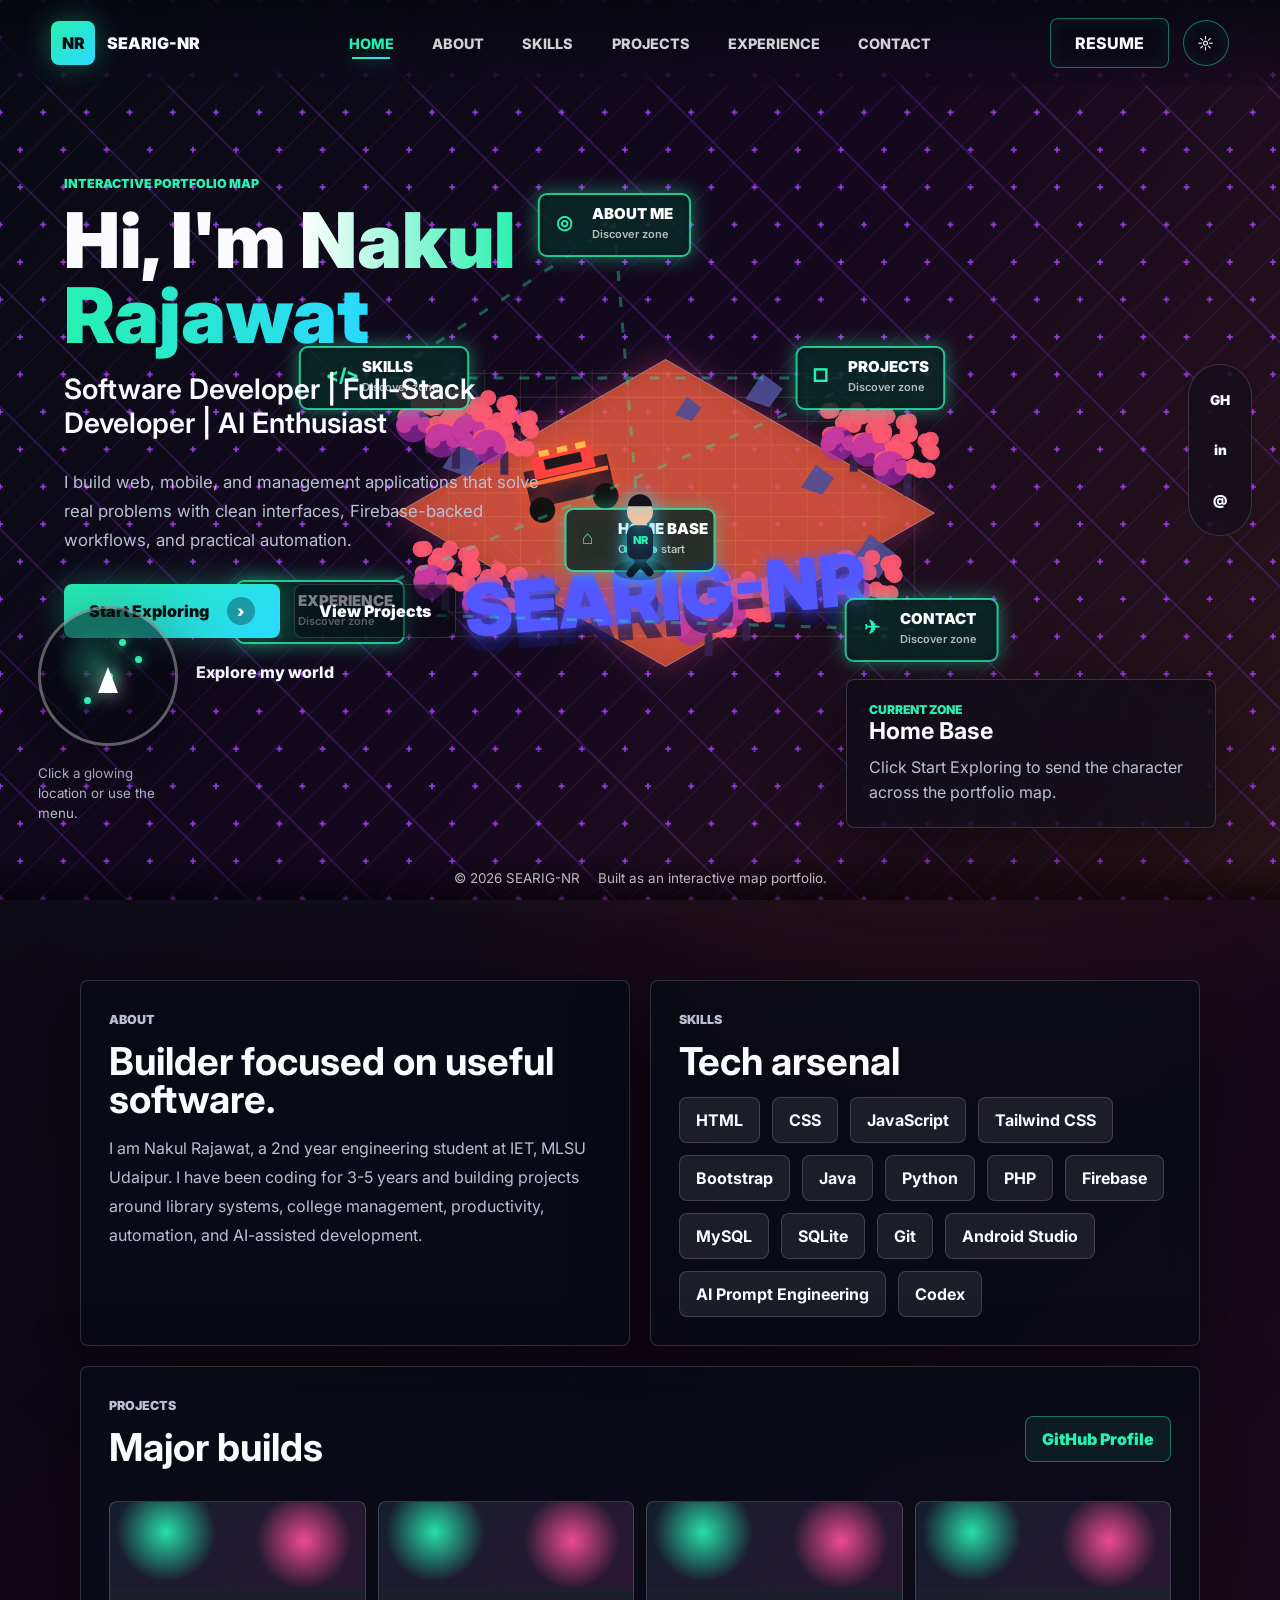
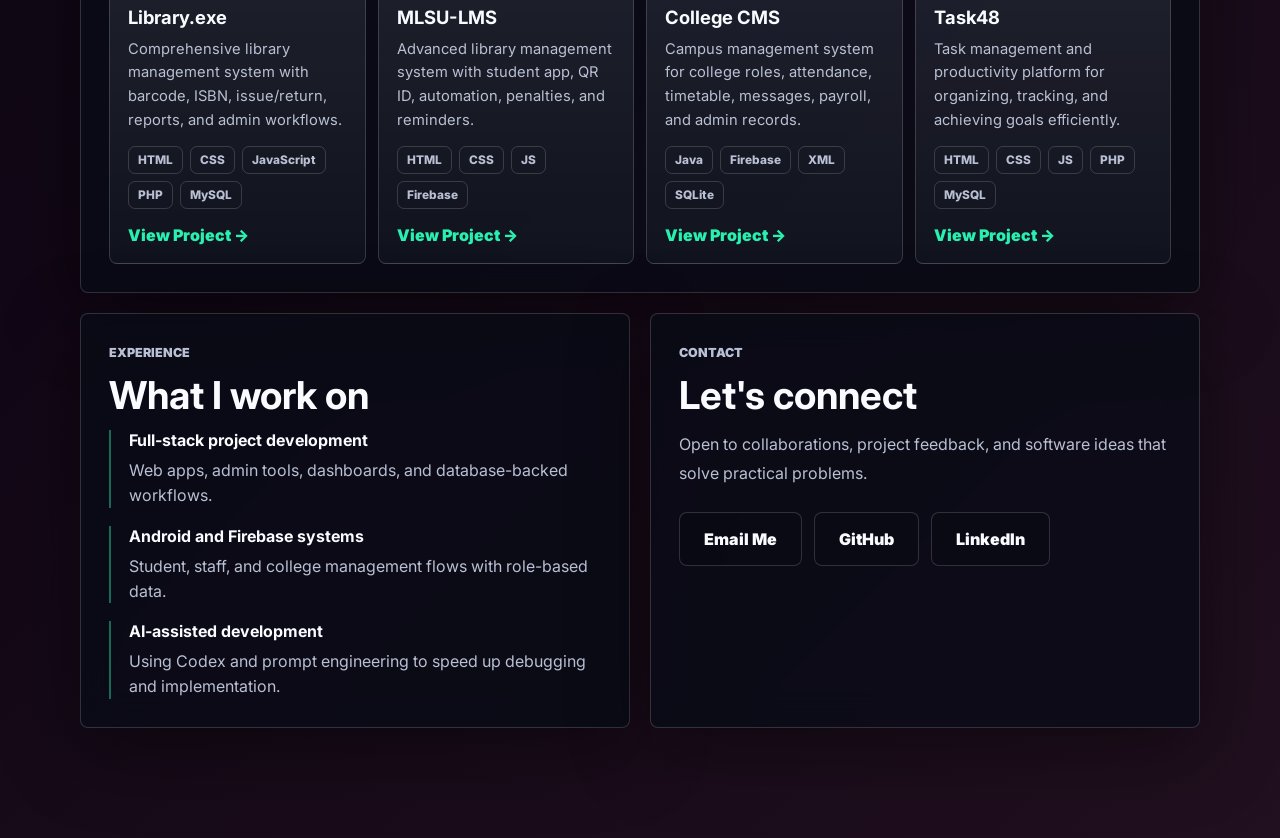
==== index.html @ 0a2014f7 "Initial interactive portfolio site" ====
<!doctype html>
<html lang="en">
  <head>
    <meta charset="utf-8">
    <meta name="viewport" content="width=device-width, initial-scale=1">
    <title>SEARIG-NR | Interactive Portfolio</title>
    <meta
      name="description"
      content="Interactive map portfolio for Nakul Rajawat, also known as SEARIG-NR. Explore projects, skills, experience, and contact details."
    >
    <meta property="og:title" content="SEARIG-NR | Interactive Portfolio">
    <meta
      property="og:description"
      content="A neon low-poly portfolio map with a running character, project zones, and SEARIG-NR identity."
    >
    <meta name="theme-color" content="#15091f">
    <link rel="preconnect" href="https://fonts.googleapis.com">
    <link rel="preconnect" href="https://fonts.gstatic.com" crossorigin>
    <link href="https://fonts.googleapis.com/css2?family=Inter:wght@400;600;700;800;900&family=Permanent+Marker&display=swap" rel="stylesheet">
    <link rel="stylesheet" href="styles.css">
  </head>
  <body>
    <canvas id="world" aria-label="Interactive portfolio map"></canvas>

    <div id="distortion" class="distortion" aria-hidden="true">
      <div class="distortion__grid"></div>
      <div class="distortion__name" data-text="SEARIG-NR">SEARIG-NR</div>
      <div class="distortion__scan"></div>
    </div>

    <header class="topbar">
      <a class="brand" href="#home" aria-label="SEARIG-NR home">
        <span class="brand__mark">NR</span>
        <span>SEARIG-NR</span>
      </a>
      <nav class="nav" aria-label="Primary">
        <a class="nav__link is-active" href="#home" data-jump="home">Home</a>
        <a class="nav__link" href="#about" data-jump="about">About</a>
        <a class="nav__link" href="#skills" data-jump="skills">Skills</a>
        <a class="nav__link" href="#projects" data-jump="projects">Projects</a>
        <a class="nav__link" href="#experience" data-jump="experience">Experience</a>
        <a class="nav__link" href="#contact" data-jump="contact">Contact</a>
      </nav>
      <div class="topbar__actions">
        <a class="resume" href="resume.html" aria-label="Open resume">Resume</a>
        <button class="icon-button" id="themeToggle" type="button" aria-label="Toggle theme">☼</button>
      </div>
    </header>

    <main class="shell">
      <section class="hero panel" id="home">
        <p class="eyebrow">Interactive Portfolio Map</p>
        <h1>Hi, I'm <span>Nakul Rajawat</span></h1>
        <p class="role">Software Developer | Full-Stack Developer | AI Enthusiast</p>
        <p class="intro">
          I build web, mobile, and management applications that solve real problems
          with clean interfaces, Firebase-backed workflows, and practical automation.
        </p>
        <div class="hero__actions">
          <button class="primary-action" id="startButton" type="button">
            Start Exploring
            <span aria-hidden="true">›</span>
          </button>
          <a class="secondary-action" href="#projects" data-jump="projects">View Projects</a>
        </div>
      </section>

      <aside class="hud" aria-label="Map controls">
        <div class="minimap" aria-hidden="true">
          <span class="minimap__point minimap__point--home"></span>
          <span class="minimap__point minimap__point--skills"></span>
          <span class="minimap__point minimap__point--projects"></span>
          <span class="minimap__point minimap__point--contact"></span>
          <span class="minimap__arrow"></span>
        </div>
        <p>Explore my world</p>
        <small>Click a glowing location or use the menu.</small>
      </aside>

      <div class="section-card" id="sectionCard" aria-live="polite">
        <p class="section-card__label">Current Zone</p>
        <h2>Home Base</h2>
        <p>Click Start Exploring to send the character across the portfolio map.</p>
      </div>

      <aside class="social-dock" aria-label="Social links">
        <a href="https://github.com/SEARIG" target="_blank" rel="noreferrer" aria-label="GitHub">GH</a>
        <a href="https://www.linkedin.com/" target="_blank" rel="noreferrer" aria-label="LinkedIn">in</a>
        <a href="mailto:searig.nr@example.com" aria-label="Email">@</a>
      </aside>

      <section class="content" id="content" aria-label="Portfolio details">
        <article class="content-panel" id="about">
          <p class="eyebrow">About</p>
          <h2>Builder focused on useful software.</h2>
          <p>
            I am Nakul Rajawat, a 2nd year engineering student at IET, MLSU Udaipur.
            I have been coding for 3-5 years and building projects around library
            systems, college management, productivity, automation, and AI-assisted development.
          </p>
        </article>

        <article class="content-panel" id="skills">
          <p class="eyebrow">Skills</p>
          <h2>Tech arsenal</h2>
          <div class="chips">
            <span>HTML</span><span>CSS</span><span>JavaScript</span><span>Tailwind CSS</span>
            <span>Bootstrap</span><span>Java</span><span>Python</span><span>PHP</span>
            <span>Firebase</span><span>MySQL</span><span>SQLite</span><span>Git</span>
            <span>Android Studio</span><span>AI Prompt Engineering</span><span>Codex</span>
          </div>
        </article>

        <article class="content-panel content-panel--wide" id="projects">
          <div class="content-panel__header">
            <div>
              <p class="eyebrow">Projects</p>
              <h2>Major builds</h2>
            </div>
            <a class="text-link" href="https://github.com/SEARIG" target="_blank" rel="noreferrer">GitHub Profile</a>
          </div>
          <div class="projects-grid" id="projectsGrid"></div>
        </article>

        <article class="content-panel" id="experience">
          <p class="eyebrow">Experience</p>
          <h2>What I work on</h2>
          <ul class="timeline">
            <li><strong>Full-stack project development</strong><span>Web apps, admin tools, dashboards, and database-backed workflows.</span></li>
            <li><strong>Android and Firebase systems</strong><span>Student, staff, and college management flows with role-based data.</span></li>
            <li><strong>AI-assisted development</strong><span>Using Codex and prompt engineering to speed up debugging and implementation.</span></li>
          </ul>
        </article>

        <article class="content-panel" id="contact">
          <p class="eyebrow">Contact</p>
          <h2>Let's connect</h2>
          <p>Open to collaborations, project feedback, and software ideas that solve practical problems.</p>
          <div class="contact-row">
            <a href="mailto:searig.nr@example.com">Email Me</a>
            <a href="https://github.com/SEARIG" target="_blank" rel="noreferrer">GitHub</a>
            <a href="https://www.linkedin.com/" target="_blank" rel="noreferrer">LinkedIn</a>
          </div>
        </article>
      </section>
    </main>

    <footer class="footer">
      <span>© 2026 SEARIG-NR</span>
      <span>Built as an interactive map portfolio.</span>
    </footer>

    <script src="app.js"></script>
  </body>
</html>
---- styles.css ----
:root {
  color-scheme: dark;
  --bg: #120716;
  --ink: #f9fbff;
  --muted: #b9c0d4;
  --line: rgba(255, 255, 255, 0.16);
  --panel: rgba(12, 14, 24, 0.62);
  --panel-strong: rgba(9, 12, 22, 0.82);
  --green: #28f0b0;
  --cyan: #2ad9ff;
  --pink: #ff4f9a;
  --orange: #ff9452;
  --violet: #7c4dff;
  --shadow: 0 20px 80px rgba(0, 0, 0, 0.45);
}

* {
  box-sizing: border-box;
}

html {
  scroll-behavior: smooth;
}

body {
  min-height: 100vh;
  margin: 0;
  overflow-x: hidden;
  background:
    radial-gradient(circle at 72% 18%, rgba(255, 124, 76, 0.2), transparent 32%),
    radial-gradient(circle at 22% 8%, rgba(33, 229, 186, 0.12), transparent 34%),
    linear-gradient(135deg, #080b13 0%, var(--bg) 52%, #21101f 100%);
  color: var(--ink);
  font-family: Inter, system-ui, -apple-system, BlinkMacSystemFont, "Segoe UI", sans-serif;
  letter-spacing: 0;
}

body.is-light {
  color-scheme: light;
  --bg: #f5f7fb;
  --ink: #111827;
  --muted: #536179;
  --line: rgba(11, 16, 32, 0.16);
  --panel: rgba(255, 255, 255, 0.72);
  --panel-strong: rgba(255, 255, 255, 0.92);
}

a {
  color: inherit;
  text-decoration: none;
}

button {
  font: inherit;
}

#world {
  position: fixed;
  inset: 0;
  width: 100vw;
  height: 100vh;
  display: block;
  z-index: 0;
}

.topbar {
  position: fixed;
  z-index: 5;
  top: 0;
  left: 0;
  right: 0;
  display: grid;
  grid-template-columns: 1fr auto 1fr;
  align-items: center;
  gap: 24px;
  padding: 18px clamp(20px, 4vw, 58px);
  background: linear-gradient(180deg, rgba(5, 7, 13, 0.8), rgba(5, 7, 13, 0.18));
  backdrop-filter: blur(16px);
}

.brand,
.nav,
.topbar__actions,
.hero__actions,
.contact-row,
.content-panel__header {
  display: flex;
  align-items: center;
}

.brand {
  gap: 12px;
  font-weight: 900;
}

.brand__mark {
  display: grid;
  width: 44px;
  height: 44px;
  place-items: center;
  color: #071011;
  background: linear-gradient(135deg, var(--green), var(--cyan));
  border-radius: 8px;
  box-shadow: 0 0 28px rgba(40, 240, 176, 0.35);
}

.nav {
  gap: clamp(18px, 3vw, 42px);
  font-size: 0.9rem;
  font-weight: 800;
  text-transform: uppercase;
}

.nav__link {
  position: relative;
  color: rgba(255, 255, 255, 0.82);
  padding: 12px 0;
}

.nav__link::after {
  position: absolute;
  right: 8%;
  bottom: 5px;
  left: 8%;
  height: 2px;
  content: "";
  transform: scaleX(0);
  transform-origin: center;
  background: linear-gradient(90deg, var(--green), var(--cyan));
  box-shadow: 0 0 18px rgba(40, 240, 176, 0.85);
  transition: transform 160ms ease;
}

.nav__link:hover::after,
.nav__link.is-active::after {
  transform: scaleX(1);
}

.nav__link.is-active {
  color: var(--green);
}

.topbar__actions {
  justify-content: flex-end;
  gap: 14px;
}

.resume,
.icon-button {
  border: 1px solid rgba(40, 240, 176, 0.45);
  color: var(--ink);
  background: rgba(8, 10, 18, 0.45);
  box-shadow: inset 0 0 18px rgba(40, 240, 176, 0.08);
}

.resume {
  padding: 14px 24px;
  border-radius: 8px;
  font-weight: 800;
  text-transform: uppercase;
}

.icon-button {
  width: 46px;
  height: 46px;
  border-radius: 50%;
  cursor: pointer;
}

.shell {
  position: relative;
  z-index: 2;
  min-height: 100vh;
  pointer-events: none;
}

.panel,
.hud,
.section-card,
.social-dock,
.content,
.footer {
  pointer-events: auto;
}

.hero {
  width: min(560px, calc(100vw - 40px));
  padding: 176px 0 0 clamp(20px, 5vw, 82px);
}

.eyebrow {
  margin: 0 0 12px;
  color: var(--green);
  font-size: 0.78rem;
  font-weight: 900;
  text-transform: uppercase;
}

.hero h1,
.content-panel h2 {
  margin: 0;
  line-height: 0.98;
}

.hero h1 {
  max-width: 520px;
  font-size: clamp(3rem, 6vw, 5.8rem);
  font-weight: 900;
}

.hero h1 span {
  color: transparent;
  background: linear-gradient(90deg, #ffffff 0%, var(--green) 42%, var(--cyan) 100%);
  background-clip: text;
}

.role {
  margin: 18px 0 0;
  font-size: clamp(1.35rem, 2.2vw, 2rem);
  font-weight: 600;
}

.intro {
  max-width: 520px;
  margin: 28px 0;
  color: var(--muted);
  font-size: 1.05rem;
  line-height: 1.75;
}

.hero__actions {
  gap: 14px;
  flex-wrap: wrap;
}

.primary-action,
.secondary-action,
.contact-row a,
.text-link {
  border-radius: 8px;
  font-weight: 900;
}

.primary-action,
.secondary-action,
.contact-row a {
  min-height: 54px;
  padding: 0 24px;
}

.primary-action {
  display: inline-flex;
  align-items: center;
  gap: 18px;
  border: 1px solid rgba(40, 240, 176, 0.75);
  color: #06110f;
  background: linear-gradient(135deg, var(--green), var(--cyan));
  box-shadow: 0 0 32px rgba(40, 240, 176, 0.32);
  cursor: pointer;
}

.primary-action span {
  display: grid;
  width: 28px;
  height: 28px;
  place-items: center;
  border-radius: 50%;
  color: var(--ink);
  background: rgba(4, 8, 14, 0.32);
}

.secondary-action,
.contact-row a {
  display: inline-flex;
  align-items: center;
  border: 1px solid var(--line);
  background: rgba(8, 10, 18, 0.52);
}

.hud {
  position: fixed;
  left: clamp(18px, 3vw, 44px);
  bottom: 76px;
  display: grid;
  grid-template-columns: 140px minmax(130px, 190px);
  align-items: center;
  gap: 18px;
  color: var(--ink);
}

.hud p {
  margin: 0 0 8px;
  font-weight: 800;
}

.hud small {
  color: var(--muted);
  line-height: 1.5;
}

.minimap {
  position: relative;
  width: 140px;
  height: 140px;
  border: 3px solid rgba(255, 255, 255, 0.34);
  border-radius: 50%;
  background:
    radial-gradient(circle at 40% 42%, rgba(40, 240, 176, 0.28), transparent 34%),
    rgba(5, 9, 14, 0.54);
  box-shadow: var(--shadow);
}

.minimap__point,
.minimap__arrow {
  position: absolute;
  display: block;
}

.minimap__point {
  width: 7px;
  height: 7px;
  border-radius: 50%;
  background: var(--green);
  box-shadow: 0 0 12px var(--green);
}

.minimap__point--home { left: 48%; top: 48%; }
.minimap__point--skills { left: 70%; top: 35%; }
.minimap__point--projects { left: 58%; top: 22%; }
.minimap__point--contact { left: 32%; top: 66%; }

.minimap__arrow {
  left: 50%;
  top: 50%;
  width: 0;
  height: 0;
  transform: translate(-50%, -35%);
  border-right: 10px solid transparent;
  border-bottom: 26px solid #fff;
  border-left: 10px solid transparent;
  filter: drop-shadow(0 0 10px rgba(255, 255, 255, 0.7));
}

.section-card {
  position: fixed;
  right: clamp(20px, 5vw, 70px);
  bottom: 72px;
  width: min(370px, calc(100vw - 40px));
  padding: 22px;
  border: 1px solid var(--line);
  border-radius: 8px;
  background: var(--panel);
  backdrop-filter: blur(18px);
  box-shadow: var(--shadow);
}

.section-card h2,
.section-card p {
  margin: 0;
}

.section-card h2 {
  font-size: 1.45rem;
}

.section-card p:last-child {
  margin-top: 10px;
  color: var(--muted);
  line-height: 1.55;
}

.section-card__label {
  margin-bottom: 8px;
  color: var(--green);
  font-size: 0.76rem;
  font-weight: 900;
  text-transform: uppercase;
}

.social-dock {
  position: fixed;
  top: 50%;
  right: 28px;
  display: grid;
  gap: 16px;
  transform: translateY(-50%);
  padding: 18px 14px;
  border: 1px solid var(--line);
  border-radius: 999px;
  background: rgba(11, 13, 22, 0.48);
  backdrop-filter: blur(18px);
}

.social-dock a {
  display: grid;
  width: 34px;
  height: 34px;
  place-items: center;
  border-radius: 50%;
  font-size: 0.85rem;
  font-weight: 900;
}

.social-dock a:hover {
  background: rgba(40, 240, 176, 0.15);
  color: var(--green);
}

.content {
  position: relative;
  display: grid;
  grid-template-columns: repeat(2, minmax(0, 1fr));
  gap: 20px;
  width: min(1120px, calc(100vw - 40px));
  margin: 38vh auto 110px;
}

.content-panel {
  min-height: 280px;
  padding: 28px;
  border: 1px solid var(--line);
  border-radius: 8px;
  background: var(--panel-strong);
  box-shadow: var(--shadow);
  backdrop-filter: blur(18px);
}

.content-panel--wide {
  grid-column: 1 / -1;
}

.content-panel h2 {
  margin-bottom: 16px;
  font-size: clamp(1.8rem, 3vw, 3rem);
}

.content-panel p {
  color: var(--muted);
  line-height: 1.8;
}

.content-panel__header {
  justify-content: space-between;
  gap: 20px;
  margin-bottom: 18px;
}

.text-link {
  flex: 0 0 auto;
  border: 1px solid rgba(40, 240, 176, 0.42);
  padding: 12px 16px;
  color: var(--green);
  background: rgba(40, 240, 176, 0.08);
}

.chips,
.projects-grid {
  display: flex;
  flex-wrap: wrap;
  gap: 12px;
}

.chips span {
  padding: 12px 16px;
  border: 1px solid var(--line);
  border-radius: 8px;
  background: rgba(255, 255, 255, 0.08);
  font-weight: 700;
}

.projects-grid {
  display: grid;
  grid-template-columns: repeat(4, minmax(0, 1fr));
}

.project-card {
  min-height: 280px;
  padding: 18px;
  border: 1px solid var(--line);
  border-radius: 8px;
  background:
    linear-gradient(180deg, rgba(255, 255, 255, 0.1), rgba(255, 255, 255, 0.03)),
    rgba(10, 13, 24, 0.76);
}

.project-card__visual {
  height: 86px;
  margin: -18px -18px 18px;
  border-radius: 8px 8px 0 0;
  background:
    radial-gradient(circle at 22% 35%, var(--green), transparent 24%),
    radial-gradient(circle at 76% 45%, var(--pink), transparent 24%),
    linear-gradient(135deg, #151d30, #2b1734);
  opacity: 0.92;
}

.project-card h3 {
  margin: 0 0 10px;
  font-size: 1.15rem;
}

.project-card p {
  margin: 0 0 14px;
  font-size: 0.92rem;
  line-height: 1.6;
}

.project-card__tags {
  display: flex;
  flex-wrap: wrap;
  gap: 7px;
  margin-bottom: 16px;
}

.project-card__tags span {
  padding: 6px 9px;
  border: 1px solid var(--line);
  border-radius: 7px;
  color: var(--muted);
  font-size: 0.74rem;
  font-weight: 800;
}

.project-card a {
  color: var(--green);
  font-weight: 900;
}

.timeline {
  display: grid;
  gap: 18px;
  margin: 0;
  padding: 0;
  list-style: none;
}

.timeline li {
  display: grid;
  gap: 8px;
  padding-left: 18px;
  border-left: 2px solid rgba(40, 240, 176, 0.42);
}

.timeline span {
  color: var(--muted);
  line-height: 1.55;
}

.contact-row {
  gap: 12px;
  flex-wrap: wrap;
  margin-top: 24px;
}

.distortion {
  position: fixed;
  z-index: 20;
  inset: 0;
  display: grid;
  place-items: center;
  overflow: hidden;
  background: #110515;
  transition: opacity 650ms ease, visibility 650ms ease;
}

.distortion.is-hidden {
  visibility: hidden;
  opacity: 0;
}

.distortion__grid {
  position: absolute;
  inset: -20%;
  background-image:
    linear-gradient(rgba(161, 62, 255, 0.28) 1px, transparent 1px),
    linear-gradient(90deg, rgba(161, 62, 255, 0.28) 1px, transparent 1px);
  background-size: 58px 58px;
  transform: perspective(560px) rotateX(62deg) translateY(20%);
  animation: gridDrift 2200ms linear infinite;
}

.distortion__name {
  position: relative;
  color: #5357ff;
  font-size: clamp(3.1rem, 12vw, 12rem);
  font-weight: 900;
  text-shadow:
    0 14px 0 #2720a7,
    0 24px 34px rgba(0, 0, 0, 0.65),
    0 0 42px rgba(83, 87, 255, 0.75);
  transform: perspective(900px) rotateX(58deg) rotateZ(-6deg);
  animation: logoBend 1150ms cubic-bezier(.2,.8,.2,1) infinite alternate;
}

.distortion__name::before,
.distortion__name::after {
  position: absolute;
  inset: 0;
  content: attr(data-text);
  mix-blend-mode: screen;
}

.distortion__name::before {
  color: var(--pink);
  transform: translate(-10px, 5px);
  clip-path: polygon(0 0, 100% 0, 100% 45%, 0 58%);
  animation: glitchOne 780ms infinite steps(2);
}

.distortion__name::after {
  color: var(--cyan);
  transform: translate(9px, -4px);
  clip-path: polygon(0 50%, 100% 36%, 100% 100%, 0 100%);
  animation: glitchTwo 920ms infinite steps(2);
}

.distortion__scan {
  position: absolute;
  inset: 0;
  background: linear-gradient(180deg, transparent, rgba(255, 255, 255, 0.09), transparent);
  transform: translateY(-100%);
  animation: scan 1800ms ease-in-out infinite;
}

.footer {
  position: fixed;
  z-index: 3;
  right: 0;
  bottom: 0;
  left: 0;
  display: flex;
  justify-content: center;
  gap: 18px;
  padding: 14px;
  color: rgba(255, 255, 255, 0.72);
  background: linear-gradient(0deg, rgba(0, 0, 0, 0.52), transparent);
  font-size: 0.84rem;
}

@keyframes gridDrift {
  to { background-position: 58px 58px; }
}

@keyframes logoBend {
  0% { filter: hue-rotate(0deg); transform: perspective(900px) rotateX(58deg) rotateZ(-6deg) skewX(-2deg); }
  100% { filter: hue-rotate(16deg); transform: perspective(900px) rotateX(58deg) rotateZ(-4deg) skewX(3deg); }
}

@keyframes glitchOne {
  0%, 100% { transform: translate(-10px, 5px); }
  50% { transform: translate(18px, -7px); }
}

@keyframes glitchTwo {
  0%, 100% { transform: translate(9px, -4px); }
  50% { transform: translate(-16px, 8px); }
}

@keyframes scan {
  0% { transform: translateY(-100%); }
  55%, 100% { transform: translateY(100%); }
}

@media (max-width: 1100px) {
  .topbar {
    grid-template-columns: 1fr auto;
  }

  .nav {
    position: fixed;
    top: 82px;
    right: 20px;
    left: 20px;
    display: grid;
    grid-template-columns: repeat(3, minmax(0, 1fr));
    gap: 4px;
    padding: 10px;
    border: 1px solid var(--line);
    border-radius: 8px;
    background: rgba(5, 8, 14, 0.75);
  }

  .nav__link {
    text-align: center;
  }

  .hero {
    padding-top: 190px;
  }

  .projects-grid {
    grid-template-columns: repeat(2, minmax(0, 1fr));
  }
}

@media (max-width: 760px) {
  .topbar {
    grid-template-columns: 1fr;
    padding: 14px 18px;
  }

  .topbar__actions {
    position: absolute;
    top: 14px;
    right: 18px;
  }

  .brand span:last-child,
  .resume {
    display: none;
  }

  .nav {
    top: 72px;
    grid-template-columns: repeat(2, minmax(0, 1fr));
    font-size: 0.78rem;
  }

  .hero {
    width: 100%;
    padding: 186px 20px 0;
  }

  .hero h1 {
    font-size: clamp(2.65rem, 15vw, 4.2rem);
  }

  .hud,
  .social-dock {
    display: none;
  }

  .section-card {
    right: 14px;
    bottom: 58px;
    left: 14px;
    width: auto;
    padding: 16px;
  }

  .content {
    grid-template-columns: 1fr;
    margin-top: 48vh;
  }

  .projects-grid {
    grid-template-columns: 1fr;
  }

  .content-panel {
    padding: 20px;
  }

  .content-panel__header {
    align-items: flex-start;
    flex-direction: column;
  }

  .footer {
    justify-content: flex-start;
    overflow: hidden;
    white-space: nowrap;
  }
}
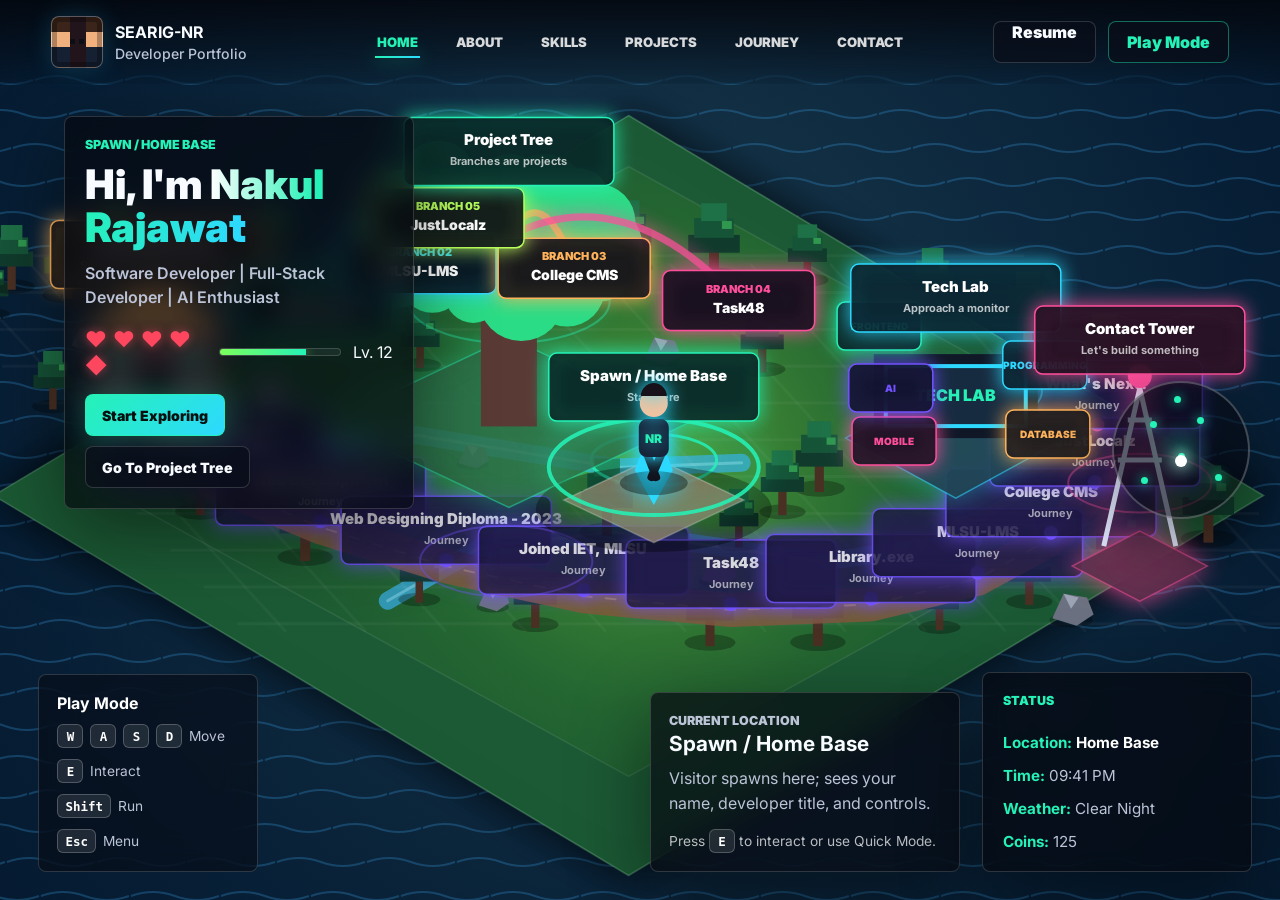
==== commit eb7054e3: "Redesign portfolio as playable game world" ====
--- a/index.html
+++ b/index.html
@@ -3,152 +3,127 @@
   <head>
     <meta charset="utf-8">
     <meta name="viewport" content="width=device-width, initial-scale=1">
-    <title>SEARIG-NR | Interactive Portfolio</title>
+    <title>SEARIG-NR | Playable Portfolio World</title>
     <meta
       name="description"
-      content="Interactive map portfolio for Nakul Rajawat, also known as SEARIG-NR. Explore projects, skills, experience, and contact details."
+      content="A playable portfolio world for Nakul Rajawat, also known as SEARIG-NR. Explore projects, skills, journey, contact, and resume through an interactive map."
     >
-    <meta property="og:title" content="SEARIG-NR | Interactive Portfolio">
+    <meta property="og:title" content="SEARIG-NR | Playable Portfolio World">
     <meta
       property="og:description"
-      content="A neon low-poly portfolio map with a running character, project zones, and SEARIG-NR identity."
+      content="Walk through a glowing portfolio island with a project tree, tech lab, developer studio, career road, and contact tower."
     >
-    <meta name="theme-color" content="#15091f">
+    <meta name="theme-color" content="#120817">
     <link rel="preconnect" href="https://fonts.googleapis.com">
     <link rel="preconnect" href="https://fonts.gstatic.com" crossorigin>
     <link href="https://fonts.googleapis.com/css2?family=Inter:wght@400;600;700;800;900&family=Permanent+Marker&display=swap" rel="stylesheet">
     <link rel="stylesheet" href="styles.css">
   </head>
   <body>
-    <canvas id="world" aria-label="Interactive portfolio map"></canvas>
+    <canvas id="world" aria-label="Playable SEARIG-NR portfolio world"></canvas>
 
-    <div id="distortion" class="distortion" aria-hidden="true">
-      <div class="distortion__grid"></div>
-      <div class="distortion__name" data-text="SEARIG-NR">SEARIG-NR</div>
-      <div class="distortion__scan"></div>
+    <div id="boot" class="boot" aria-hidden="true">
+      <div class="boot__grid"></div>
+      <div class="boot__name" data-text="SEARIG-NR">SEARIG-NR</div>
+      <div class="boot__sub">Portfolio world loading</div>
+      <div class="boot__scan"></div>
     </div>
 
     <header class="topbar">
-      <a class="brand" href="#home" aria-label="SEARIG-NR home">
+      <a class="brand" href="#home" data-jump="spawn" aria-label="SEARIG-NR spawn point">
+        <span class="brand__avatar" aria-hidden="true"></span>
         <span class="brand__mark">NR</span>
-        <span>SEARIG-NR</span>
+        <span><strong>SEARIG-NR</strong><small>Developer Portfolio</small></span>
       </a>
-      <nav class="nav" aria-label="Primary">
-        <a class="nav__link is-active" href="#home" data-jump="home">Home</a>
-        <a class="nav__link" href="#about" data-jump="about">About</a>
-        <a class="nav__link" href="#skills" data-jump="skills">Skills</a>
-        <a class="nav__link" href="#projects" data-jump="projects">Projects</a>
-        <a class="nav__link" href="#experience" data-jump="experience">Experience</a>
-        <a class="nav__link" href="#contact" data-jump="contact">Contact</a>
+
+      <nav class="quick-nav" aria-label="Quick mode navigation">
+        <button class="quick-nav__item is-active" type="button" data-jump="spawn">Home</button>
+        <button class="quick-nav__item" type="button" data-jump="about">About</button>
+        <button class="quick-nav__item" type="button" data-jump="skills">Skills</button>
+        <button class="quick-nav__item" type="button" data-jump="projects">Projects</button>
+        <button class="quick-nav__item" type="button" data-jump="journey">Journey</button>
+        <button class="quick-nav__item" type="button" data-jump="contact">Contact</button>
       </nav>
+
       <div class="topbar__actions">
-        <a class="resume" href="resume.html" aria-label="Open resume">Resume</a>
-        <button class="icon-button" id="themeToggle" type="button" aria-label="Toggle theme">☼</button>
+        <a class="resume-link" href="resume.html">Resume</a>
+        <button class="mode-toggle" id="modeToggle" type="button" aria-pressed="false">Play Mode</button>
       </div>
     </header>
 
-    <main class="shell">
-      <section class="hero panel" id="home">
-        <p class="eyebrow">Interactive Portfolio Map</p>
+    <main class="hud-shell">
+      <section class="intro-panel" id="home">
+        <p class="eyebrow">Spawn / Home Base</p>
         <h1>Hi, I'm <span>Nakul Rajawat</span></h1>
         <p class="role">Software Developer | Full-Stack Developer | AI Enthusiast</p>
-        <p class="intro">
-          I build web, mobile, and management applications that solve real problems
-          with clean interfaces, Firebase-backed workflows, and practical automation.
+        <div class="player-stats" aria-label="Player stats">
+          <span class="hearts" aria-label="Health">♥ ♥ ♥ ♥ ◆</span>
+          <span class="xp"><i></i></span>
+          <span>Lv. 12</span>
+        </div>
+        <p class="intro-copy">
+          Walk through my portfolio world. Visit the Project Tree, enter the Tech Lab,
+          follow my Career Road, and reach the Contact Tower.
         </p>
-        <div class="hero__actions">
-          <button class="primary-action" id="startButton" type="button">
-            Start Exploring
-            <span aria-hidden="true">›</span>
-          </button>
-          <a class="secondary-action" href="#projects" data-jump="projects">View Projects</a>
+        <div class="intro-actions">
+          <button class="primary-action" id="startButton" type="button">Start Exploring</button>
+          <button class="secondary-action" type="button" data-jump="projects">Go To Project Tree</button>
         </div>
       </section>
 
-      <aside class="hud" aria-label="Map controls">
-        <div class="minimap" aria-hidden="true">
-          <span class="minimap__point minimap__point--home"></span>
-          <span class="minimap__point minimap__point--skills"></span>
-          <span class="minimap__point minimap__point--projects"></span>
-          <span class="minimap__point minimap__point--contact"></span>
-          <span class="minimap__arrow"></span>
-        </div>
-        <p>Explore my world</p>
-        <small>Click a glowing location or use the menu.</small>
+      <aside class="location-panel" id="locationPanel" aria-live="polite">
+        <p class="eyebrow">Current Location</p>
+        <h2>Spawn / Home Base</h2>
+        <p>Visitor spawns here; sees name, developer title, and controls.</p>
+        <div class="location-panel__hint">Click a location or press <kbd>E</kbd> near one.</div>
       </aside>
 
-      <div class="section-card" id="sectionCard" aria-live="polite">
-        <p class="section-card__label">Current Zone</p>
-        <h2>Home Base</h2>
-        <p>Click Start Exploring to send the character across the portfolio map.</p>
-      </div>
-
-      <aside class="social-dock" aria-label="Social links">
-        <a href="https://github.com/SEARIG" target="_blank" rel="noreferrer" aria-label="GitHub">GH</a>
-        <a href="https://www.linkedin.com/" target="_blank" rel="noreferrer" aria-label="LinkedIn">in</a>
-        <a href="mailto:searig.nr@example.com" aria-label="Email">@</a>
+      <aside class="controls-panel" aria-label="Controls">
+        <div>
+          <strong>Play Mode</strong>
+          <span><kbd>W</kbd><kbd>A</kbd><kbd>S</kbd><kbd>D</kbd> Move</span>
+          <span><kbd>E</kbd> Interact</span>
+          <span><kbd>Shift</kbd> Run</span>
+          <span><kbd>Esc</kbd> Menu</span>
+        </div>
+        <div>
+          <strong>Quick Mode</strong>
+          <span>Use the top menu to fly to any location.</span>
+        </div>
       </aside>
 
-      <section class="content" id="content" aria-label="Portfolio details">
-        <article class="content-panel" id="about">
-          <p class="eyebrow">About</p>
-          <h2>Builder focused on useful software.</h2>
-          <p>
-            I am Nakul Rajawat, a 2nd year engineering student at IET, MLSU Udaipur.
-            I have been coding for 3-5 years and building projects around library
-            systems, college management, productivity, automation, and AI-assisted development.
-          </p>
-        </article>
+      <aside class="minimap" aria-label="World map">
+        <div class="minimap__ring">
+          <span class="dot dot--spawn"></span>
+          <span class="dot dot--about"></span>
+          <span class="dot dot--skills"></span>
+          <span class="dot dot--projects"></span>
+          <span class="dot dot--journey"></span>
+          <span class="dot dot--contact"></span>
+          <span class="avatar-dot" id="avatarDot"></span>
+        </div>
+      </aside>
 
-        <article class="content-panel" id="skills">
-          <p class="eyebrow">Skills</p>
-          <h2>Tech arsenal</h2>
-          <div class="chips">
-            <span>HTML</span><span>CSS</span><span>JavaScript</span><span>Tailwind CSS</span>
-            <span>Bootstrap</span><span>Java</span><span>Python</span><span>PHP</span>
-            <span>Firebase</span><span>MySQL</span><span>SQLite</span><span>Git</span>
-            <span>Android Studio</span><span>AI Prompt Engineering</span><span>Codex</span>
-          </div>
-        </article>
-
-        <article class="content-panel content-panel--wide" id="projects">
-          <div class="content-panel__header">
-            <div>
-              <p class="eyebrow">Projects</p>
-              <h2>Major builds</h2>
-            </div>
-            <a class="text-link" href="https://github.com/SEARIG" target="_blank" rel="noreferrer">GitHub Profile</a>
-          </div>
-          <div class="projects-grid" id="projectsGrid"></div>
-        </article>
-
-        <article class="content-panel" id="experience">
-          <p class="eyebrow">Experience</p>
-          <h2>What I work on</h2>
-          <ul class="timeline">
-            <li><strong>Full-stack project development</strong><span>Web apps, admin tools, dashboards, and database-backed workflows.</span></li>
-            <li><strong>Android and Firebase systems</strong><span>Student, staff, and college management flows with role-based data.</span></li>
-            <li><strong>AI-assisted development</strong><span>Using Codex and prompt engineering to speed up debugging and implementation.</span></li>
-          </ul>
-        </article>
-
-        <article class="content-panel" id="contact">
-          <p class="eyebrow">Contact</p>
-          <h2>Let's connect</h2>
-          <p>Open to collaborations, project feedback, and software ideas that solve practical problems.</p>
-          <div class="contact-row">
-            <a href="mailto:searig.nr@example.com">Email Me</a>
-            <a href="https://github.com/SEARIG" target="_blank" rel="noreferrer">GitHub</a>
-            <a href="https://www.linkedin.com/" target="_blank" rel="noreferrer">LinkedIn</a>
-          </div>
-        </article>
-      </section>
+      <aside class="status-panel" aria-label="World status">
+        <p class="eyebrow">Status</p>
+        <span><strong>Location:</strong> <b id="statusLocation">Home Base</b></span>
+        <span><strong>Time:</strong> 09:41 PM</span>
+        <span><strong>Weather:</strong> Clear Night</span>
+        <span><strong>Coins:</strong> 125</span>
+      </aside>
     </main>
 
-    <footer class="footer">
-      <span>© 2026 SEARIG-NR</span>
-      <span>Built as an interactive map portfolio.</span>
-    </footer>
+    <section class="drawer" id="drawer" aria-live="polite" aria-hidden="true">
+      <button class="drawer__close" id="drawerClose" type="button" aria-label="Close detail panel">×</button>
+      <p class="eyebrow" id="drawerEyebrow">Project Tree</p>
+      <h2 id="drawerTitle">MLSU-LMS</h2>
+      <p id="drawerSummary"></p>
+      <div class="drawer__body" id="drawerBody"></div>
+      <div class="drawer__actions" id="drawerActions"></div>
+      <div class="drawer__hint"><kbd>ESC</kbd> Return to World</div>
+    </section>
+
+    <div class="toast" id="toast">Approach a glowing location and press E.</div>
 
     <script src="app.js"></script>
   </body>
--- a/styles.css
+++ b/styles.css
@@ -1,48 +1,46 @@
 :root {
   color-scheme: dark;
-  --bg: #120716;
-  --ink: #f9fbff;
-  --muted: #b9c0d4;
+  --bg: #100715;
+  --ink: #f8fbff;
+  --muted: #bbc3d7;
+  --panel: rgba(7, 10, 18, 0.72);
+  --panel-strong: rgba(8, 11, 20, 0.9);
   --line: rgba(255, 255, 255, 0.16);
-  --panel: rgba(12, 14, 24, 0.62);
-  --panel-strong: rgba(9, 12, 22, 0.82);
-  --green: #28f0b0;
-  --cyan: #2ad9ff;
-  --pink: #ff4f9a;
-  --orange: #ff9452;
-  --violet: #7c4dff;
-  --shadow: 0 20px 80px rgba(0, 0, 0, 0.45);
+  --green: #25f2b6;
+  --cyan: #2dd9ff;
+  --violet: #7252ff;
+  --pink: #ff4f9c;
+  --amber: #ffb35b;
+  --shadow: 0 24px 80px rgba(0, 0, 0, 0.48);
 }
 
 * {
   box-sizing: border-box;
 }
 
-html {
-  scroll-behavior: smooth;
-}
-
+html,
 body {
-  min-height: 100vh;
+  min-height: 100%;
   margin: 0;
-  overflow-x: hidden;
+}
+
+body {
+  overflow: hidden;
   background:
-    radial-gradient(circle at 72% 18%, rgba(255, 124, 76, 0.2), transparent 32%),
-    radial-gradient(circle at 22% 8%, rgba(33, 229, 186, 0.12), transparent 34%),
-    linear-gradient(135deg, #080b13 0%, var(--bg) 52%, #21101f 100%);
+    radial-gradient(circle at 50% 8%, rgba(15, 56, 89, 0.45), transparent 42%),
+    linear-gradient(135deg, #03101f 0%, var(--bg) 58%, #09151e 100%);
   color: var(--ink);
   font-family: Inter, system-ui, -apple-system, BlinkMacSystemFont, "Segoe UI", sans-serif;
   letter-spacing: 0;
 }
 
-body.is-light {
-  color-scheme: light;
-  --bg: #f5f7fb;
-  --ink: #111827;
-  --muted: #536179;
-  --line: rgba(11, 16, 32, 0.16);
-  --panel: rgba(255, 255, 255, 0.72);
-  --panel-strong: rgba(255, 255, 255, 0.92);
+button,
+a {
+  font: inherit;
+}
+
+button {
+  color: inherit;
 }
 
 a {
@@ -50,40 +48,50 @@
   text-decoration: none;
 }
 
-button {
-  font: inherit;
+kbd {
+  display: inline-grid;
+  min-width: 26px;
+  min-height: 24px;
+  place-items: center;
+  border: 1px solid rgba(255, 255, 255, 0.22);
+  border-radius: 6px;
+  padding: 1px 7px;
+  color: #fff;
+  background: rgba(255, 255, 255, 0.1);
+  font-size: 0.78rem;
+  font-weight: 900;
 }
 
 #world {
   position: fixed;
   inset: 0;
+  z-index: 0;
+  display: block;
   width: 100vw;
   height: 100vh;
-  display: block;
-  z-index: 0;
+  cursor: crosshair;
 }
 
 .topbar {
   position: fixed;
-  z-index: 5;
+  z-index: 6;
   top: 0;
+  right: 0;
   left: 0;
-  right: 0;
   display: grid;
   grid-template-columns: 1fr auto 1fr;
   align-items: center;
-  gap: 24px;
-  padding: 18px clamp(20px, 4vw, 58px);
-  background: linear-gradient(180deg, rgba(5, 7, 13, 0.8), rgba(5, 7, 13, 0.18));
-  backdrop-filter: blur(16px);
+  gap: 22px;
+  padding: 16px clamp(18px, 4vw, 58px);
+  background: linear-gradient(180deg, rgba(4, 6, 12, 0.86), rgba(4, 6, 12, 0.12));
+  backdrop-filter: blur(18px);
 }
 
 .brand,
-.nav,
+.quick-nav,
 .topbar__actions,
-.hero__actions,
-.contact-row,
-.content-panel__header {
+.intro-actions,
+.drawer__actions {
   display: flex;
   align-items: center;
 }
@@ -93,566 +101,630 @@
   font-weight: 900;
 }
 
+.brand span:last-child {
+  display: grid;
+  gap: 3px;
+}
+
+.brand small {
+  color: var(--muted);
+  font-size: 0.88rem;
+  font-weight: 500;
+}
+
+.brand__avatar {
+  position: relative;
+  width: 52px;
+  height: 52px;
+  border: 1px solid rgba(255, 255, 255, 0.28);
+  border-radius: 8px;
+  background:
+    linear-gradient(90deg, transparent 18px, #21151b 18px 34px, transparent 34px),
+    linear-gradient(#3b2419 0 15px, #f1b17e 15px 30px, #152033 30px);
+  box-shadow: inset 0 0 0 5px rgba(0, 0, 0, 0.28), 0 0 24px rgba(45, 217, 255, 0.18);
+}
+
+.brand__avatar::before,
+.brand__avatar::after {
+  position: absolute;
+  top: 22px;
+  width: 5px;
+  height: 5px;
+  content: "";
+  background: #0b0e14;
+}
+
+.brand__avatar::before {
+  left: 18px;
+}
+
+.brand__avatar::after {
+  right: 18px;
+}
+
 .brand__mark {
   display: grid;
-  width: 44px;
-  height: 44px;
+  width: 0;
+  height: 0;
+  overflow: hidden;
+  opacity: 0;
+  pointer-events: none;
+  position: absolute;
+}
+
+.brand__mark {
   place-items: center;
-  color: #071011;
+  border-radius: 8px;
+  color: #06110f;
   background: linear-gradient(135deg, var(--green), var(--cyan));
+  box-shadow: 0 0 30px rgba(37, 242, 182, 0.34);
+}
+
+.quick-nav {
+  gap: clamp(8px, 1.6vw, 18px);
+  justify-content: center;
+}
+
+.quick-nav__item,
+.resume-link,
+.mode-toggle,
+.primary-action,
+.secondary-action,
+.drawer__actions a,
+.drawer__actions button {
+  border: 1px solid var(--line);
   border-radius: 8px;
-  box-shadow: 0 0 28px rgba(40, 240, 176, 0.35);
-}
-
-.nav {
-  gap: clamp(18px, 3vw, 42px);
-  font-size: 0.9rem;
-  font-weight: 800;
+  cursor: pointer;
+  font-weight: 900;
+}
+
+.quick-nav__item {
+  position: relative;
+  border-color: transparent;
+  padding: 11px 9px;
+  color: rgba(255, 255, 255, 0.84);
+  background: transparent;
   text-transform: uppercase;
-}
-
-.nav__link {
-  position: relative;
-  color: rgba(255, 255, 255, 0.82);
-  padding: 12px 0;
-}
-
-.nav__link::after {
+  font-size: 0.82rem;
+}
+
+.quick-nav__item::after {
   position: absolute;
-  right: 8%;
-  bottom: 5px;
-  left: 8%;
+  right: 12%;
+  bottom: 3px;
+  left: 12%;
   height: 2px;
   content: "";
   transform: scaleX(0);
   transform-origin: center;
   background: linear-gradient(90deg, var(--green), var(--cyan));
-  box-shadow: 0 0 18px rgba(40, 240, 176, 0.85);
+  box-shadow: 0 0 18px rgba(37, 242, 182, 0.8);
   transition: transform 160ms ease;
 }
 
-.nav__link:hover::after,
-.nav__link.is-active::after {
+.quick-nav__item:hover,
+.quick-nav__item.is-active {
+  color: var(--green);
+}
+
+.quick-nav__item:hover::after,
+.quick-nav__item.is-active::after {
   transform: scaleX(1);
-}
-
-.nav__link.is-active {
-  color: var(--green);
 }
 
 .topbar__actions {
   justify-content: flex-end;
-  gap: 14px;
-}
-
-.resume,
-.icon-button {
-  border: 1px solid rgba(40, 240, 176, 0.45);
-  color: var(--ink);
-  background: rgba(8, 10, 18, 0.45);
-  box-shadow: inset 0 0 18px rgba(40, 240, 176, 0.08);
-}
-
-.resume {
-  padding: 14px 24px;
-  border-radius: 8px;
-  font-weight: 800;
-  text-transform: uppercase;
-}
-
-.icon-button {
-  width: 46px;
-  height: 46px;
-  border-radius: 50%;
-  cursor: pointer;
-}
-
-.shell {
+  gap: 12px;
+}
+
+.resume-link,
+.mode-toggle {
+  min-height: 42px;
+  padding: 0 18px;
+  background: rgba(10, 14, 26, 0.72);
+}
+
+.mode-toggle {
+  border-color: rgba(37, 242, 182, 0.42);
+  color: var(--green);
+}
+
+.hud-shell {
   position: relative;
   z-index: 2;
   min-height: 100vh;
   pointer-events: none;
 }
 
-.panel,
-.hud,
-.section-card,
-.social-dock,
-.content,
-.footer {
+.intro-panel,
+.location-panel,
+.controls-panel,
+.minimap,
+.drawer,
+.toast {
   pointer-events: auto;
 }
 
-.hero {
-  width: min(560px, calc(100vw - 40px));
-  padding: 176px 0 0 clamp(20px, 5vw, 82px);
+.intro-panel {
+  position: fixed;
+  top: 116px;
+  left: clamp(18px, 5vw, 78px);
+  width: min(350px, calc(100vw - 36px));
+  padding: 20px 20px;
+  border: 1px solid var(--line);
+  border-radius: 8px;
+  background: rgba(5, 8, 14, 0.72);
+  box-shadow: var(--shadow);
+  backdrop-filter: blur(14px);
+  transition: opacity 220ms ease, transform 220ms ease;
+}
+
+.intro-panel.is-minimized {
+  opacity: 0;
+  transform: translateY(-20px);
+  pointer-events: none;
 }
 
 .eyebrow {
-  margin: 0 0 12px;
+  margin: 0 0 11px;
   color: var(--green);
   font-size: 0.78rem;
   font-weight: 900;
   text-transform: uppercase;
 }
 
-.hero h1,
-.content-panel h2 {
+.intro-panel h1 {
   margin: 0;
-  line-height: 0.98;
-}
-
-.hero h1 {
-  max-width: 520px;
-  font-size: clamp(3rem, 6vw, 5.8rem);
+  font-size: clamp(1.95rem, 3.3vw, 2.55rem);
   font-weight: 900;
-}
-
-.hero h1 span {
+  line-height: 1.05;
+}
+
+.intro-panel h1 span {
   color: transparent;
-  background: linear-gradient(90deg, #ffffff 0%, var(--green) 42%, var(--cyan) 100%);
+  background: linear-gradient(90deg, #fff 0%, var(--green) 38%, var(--cyan) 100%);
   background-clip: text;
 }
 
 .role {
-  margin: 18px 0 0;
-  font-size: clamp(1.35rem, 2.2vw, 2rem);
+  margin: 12px 0 0;
+  color: var(--muted);
+  font-size: 1rem;
   font-weight: 600;
-}
-
-.intro {
-  max-width: 520px;
-  margin: 28px 0;
+  line-height: 1.55;
+}
+
+.intro-copy {
+  max-width: 340px;
+  margin: 12px 0;
   color: var(--muted);
-  font-size: 1.05rem;
-  line-height: 1.75;
-}
-
-.hero__actions {
-  gap: 14px;
+  font-size: 0.95rem;
+  line-height: 1.55;
+  display: none;
+}
+
+.player-stats {
+  display: grid;
+  grid-template-columns: 1fr 1fr auto;
+  align-items: center;
+  gap: 12px;
+  margin-top: 16px;
+}
+
+.hearts {
+  color: #ff465f;
+  font-size: 1.35rem;
+  text-shadow: 0 0 10px rgba(255, 70, 95, 0.5);
+}
+
+.xp {
+  height: 8px;
+  overflow: hidden;
+  border: 1px solid rgba(255, 255, 255, 0.16);
+  border-radius: 999px;
+  background: rgba(255, 255, 255, 0.06);
+}
+
+.xp i {
+  display: block;
+  width: 72%;
+  height: 100%;
+  background: linear-gradient(90deg, #7cff5b, var(--green));
+  box-shadow: 0 0 12px rgba(124, 255, 91, 0.7);
+}
+
+.intro-actions {
   flex-wrap: wrap;
+  gap: 10px;
+  margin-top: 16px;
 }
 
 .primary-action,
-.secondary-action,
-.contact-row a,
-.text-link {
-  border-radius: 8px;
-  font-weight: 900;
-}
-
-.primary-action,
-.secondary-action,
-.contact-row a {
-  min-height: 54px;
-  padding: 0 24px;
+.secondary-action {
+  min-height: 42px;
+  padding: 0 16px;
+  font-size: 0.88rem;
 }
 
 .primary-action {
-  display: inline-flex;
-  align-items: center;
-  gap: 18px;
-  border: 1px solid rgba(40, 240, 176, 0.75);
+  border-color: rgba(37, 242, 182, 0.82);
   color: #06110f;
   background: linear-gradient(135deg, var(--green), var(--cyan));
-  box-shadow: 0 0 32px rgba(40, 240, 176, 0.32);
-  cursor: pointer;
-}
-
-.primary-action span {
-  display: grid;
-  width: 28px;
-  height: 28px;
-  place-items: center;
-  border-radius: 50%;
-  color: var(--ink);
-  background: rgba(4, 8, 14, 0.32);
-}
-
-.secondary-action,
-.contact-row a {
-  display: inline-flex;
-  align-items: center;
-  border: 1px solid var(--line);
-  background: rgba(8, 10, 18, 0.52);
-}
-
-.hud {
-  position: fixed;
-  left: clamp(18px, 3vw, 44px);
-  bottom: 76px;
-  display: grid;
-  grid-template-columns: 140px minmax(130px, 190px);
-  align-items: center;
-  gap: 18px;
-  color: var(--ink);
-}
-
-.hud p {
-  margin: 0 0 8px;
-  font-weight: 800;
-}
-
-.hud small {
-  color: var(--muted);
-  line-height: 1.5;
-}
-
-.minimap {
-  position: relative;
-  width: 140px;
-  height: 140px;
-  border: 3px solid rgba(255, 255, 255, 0.34);
-  border-radius: 50%;
-  background:
-    radial-gradient(circle at 40% 42%, rgba(40, 240, 176, 0.28), transparent 34%),
-    rgba(5, 9, 14, 0.54);
-  box-shadow: var(--shadow);
-}
-
-.minimap__point,
-.minimap__arrow {
-  position: absolute;
-  display: block;
-}
-
-.minimap__point {
-  width: 7px;
-  height: 7px;
-  border-radius: 50%;
-  background: var(--green);
-  box-shadow: 0 0 12px var(--green);
-}
-
-.minimap__point--home { left: 48%; top: 48%; }
-.minimap__point--skills { left: 70%; top: 35%; }
-.minimap__point--projects { left: 58%; top: 22%; }
-.minimap__point--contact { left: 32%; top: 66%; }
-
-.minimap__arrow {
-  left: 50%;
-  top: 50%;
-  width: 0;
-  height: 0;
-  transform: translate(-50%, -35%);
-  border-right: 10px solid transparent;
-  border-bottom: 26px solid #fff;
-  border-left: 10px solid transparent;
-  filter: drop-shadow(0 0 10px rgba(255, 255, 255, 0.7));
-}
-
-.section-card {
-  position: fixed;
-  right: clamp(20px, 5vw, 70px);
-  bottom: 72px;
-  width: min(370px, calc(100vw - 40px));
-  padding: 22px;
+  box-shadow: 0 0 34px rgba(37, 242, 182, 0.32);
+}
+
+.secondary-action {
+  background: rgba(10, 14, 26, 0.74);
+}
+
+.location-panel {
+  position: fixed;
+  right: min(320px, 26vw);
+  bottom: 28px;
+  width: min(310px, calc(100vw - 36px));
+  padding: 18px;
   border: 1px solid var(--line);
   border-radius: 8px;
   background: var(--panel);
-  backdrop-filter: blur(18px);
-  box-shadow: var(--shadow);
-}
-
-.section-card h2,
-.section-card p {
-  margin: 0;
-}
-
-.section-card h2 {
-  font-size: 1.45rem;
-}
-
-.section-card p:last-child {
-  margin-top: 10px;
-  color: var(--muted);
-  line-height: 1.55;
-}
-
-.section-card__label {
-  margin-bottom: 8px;
-  color: var(--green);
-  font-size: 0.76rem;
-  font-weight: 900;
-  text-transform: uppercase;
-}
-
-.social-dock {
-  position: fixed;
-  top: 50%;
-  right: 28px;
-  display: grid;
-  gap: 16px;
-  transform: translateY(-50%);
-  padding: 18px 14px;
-  border: 1px solid var(--line);
-  border-radius: 999px;
-  background: rgba(11, 13, 22, 0.48);
-  backdrop-filter: blur(18px);
-}
-
-.social-dock a {
-  display: grid;
-  width: 34px;
-  height: 34px;
-  place-items: center;
-  border-radius: 50%;
-  font-size: 0.85rem;
-  font-weight: 900;
-}
-
-.social-dock a:hover {
-  background: rgba(40, 240, 176, 0.15);
-  color: var(--green);
-}
-
-.content {
-  position: relative;
-  display: grid;
-  grid-template-columns: repeat(2, minmax(0, 1fr));
-  gap: 20px;
-  width: min(1120px, calc(100vw - 40px));
-  margin: 38vh auto 110px;
-}
-
-.content-panel {
-  min-height: 280px;
-  padding: 28px;
-  border: 1px solid var(--line);
-  border-radius: 8px;
-  background: var(--panel-strong);
   box-shadow: var(--shadow);
   backdrop-filter: blur(18px);
 }
 
-.content-panel--wide {
-  grid-column: 1 / -1;
-}
-
-.content-panel h2 {
-  margin-bottom: 16px;
-  font-size: clamp(1.8rem, 3vw, 3rem);
-}
-
-.content-panel p {
+.location-panel h2 {
+  margin: 0 0 10px;
+  font-size: 1.3rem;
+}
+
+.location-panel p {
+  margin: 0;
   color: var(--muted);
-  line-height: 1.8;
-}
-
-.content-panel__header {
-  justify-content: space-between;
-  gap: 20px;
-  margin-bottom: 18px;
-}
-
-.text-link {
-  flex: 0 0 auto;
-  border: 1px solid rgba(40, 240, 176, 0.42);
-  padding: 12px 16px;
-  color: var(--green);
-  background: rgba(40, 240, 176, 0.08);
-}
-
-.chips,
-.projects-grid {
-  display: flex;
-  flex-wrap: wrap;
-  gap: 12px;
-}
-
-.chips span {
-  padding: 12px 16px;
-  border: 1px solid var(--line);
-  border-radius: 8px;
-  background: rgba(255, 255, 255, 0.08);
-  font-weight: 700;
-}
-
-.projects-grid {
-  display: grid;
-  grid-template-columns: repeat(4, minmax(0, 1fr));
-}
-
-.project-card {
-  min-height: 280px;
+  line-height: 1.6;
+}
+
+.location-panel__hint {
+  margin-top: 12px;
+  color: rgba(255, 255, 255, 0.72);
+  font-size: 0.86rem;
+}
+
+.controls-panel {
+  position: fixed;
+  left: clamp(18px, 3vw, 42px);
+  bottom: 28px;
+  display: grid;
+  gap: 10px;
+  width: min(220px, calc(100vw - 36px));
+}
+
+.controls-panel div {
+  display: grid;
+  gap: 11px;
   padding: 18px;
   border: 1px solid var(--line);
   border-radius: 8px;
+  background: rgba(7, 10, 18, 0.58);
+  backdrop-filter: blur(18px);
+}
+
+.controls-panel div:last-child {
+  display: none;
+}
+
+.controls-panel strong {
+  color: #fff;
+}
+
+.controls-panel span {
+  display: flex;
+  align-items: center;
+  gap: 7px;
+  color: var(--muted);
+  font-size: 0.86rem;
+}
+
+.minimap {
+  position: fixed;
+  right: 30px;
+  top: 50%;
+  transform: translateY(-50%);
+}
+
+.status-panel {
+  position: fixed;
+  right: 28px;
+  bottom: 28px;
+  display: grid;
+  gap: 14px;
+  width: min(270px, calc(100vw - 36px));
+  padding: 20px;
+  border: 1px solid var(--line);
+  border-radius: 8px;
+  background: rgba(5, 8, 14, 0.72);
+  box-shadow: var(--shadow);
+  backdrop-filter: blur(14px);
+}
+
+.status-panel span {
+  color: var(--muted);
+  font-size: 0.95rem;
+}
+
+.status-panel strong {
+  color: var(--green);
+  font-weight: 700;
+}
+
+.status-panel b {
+  color: #fff;
+}
+
+.minimap__ring {
+  position: relative;
+  width: 138px;
+  height: 138px;
+  border: 2px solid rgba(255, 255, 255, 0.24);
+  border-radius: 50%;
   background:
-    linear-gradient(180deg, rgba(255, 255, 255, 0.1), rgba(255, 255, 255, 0.03)),
-    rgba(10, 13, 24, 0.76);
-}
-
-.project-card__visual {
-  height: 86px;
-  margin: -18px -18px 18px;
-  border-radius: 8px 8px 0 0;
+    radial-gradient(circle at 50% 50%, rgba(37, 242, 182, 0.24), transparent 34%),
+    rgba(5, 8, 16, 0.62);
+  box-shadow: var(--shadow);
+}
+
+.dot,
+.avatar-dot {
+  position: absolute;
+  display: block;
+  border-radius: 50%;
+}
+
+.dot {
+  width: 7px;
+  height: 7px;
+  background: var(--green);
+  box-shadow: 0 0 12px var(--green);
+}
+
+.dot--spawn { left: 48%; top: 52%; }
+.dot--about { left: 27%; top: 28%; }
+.dot--skills { left: 62%; top: 25%; }
+.dot--projects { left: 45%; top: 10%; }
+.dot--journey { left: 20%; top: 70%; }
+.dot--contact { left: 75%; top: 68%; }
+
+.avatar-dot {
+  width: 12px;
+  height: 12px;
+  transform: translate(-50%, -50%);
+  background: #fff;
+  box-shadow: 0 0 16px #fff;
+}
+
+.drawer {
+  position: fixed;
+  z-index: 8;
+  top: 50%;
+  left: 50%;
+  width: min(820px, calc(100vw - 34px));
+  max-height: min(720px, calc(100vh - 80px));
+  overflow: auto;
+  transform: translate(-50%, -50%) scale(0.96);
+  visibility: hidden;
+  opacity: 0;
+  padding: 32px;
+  border: 1px solid rgba(37, 242, 182, 0.34);
+  border-radius: 8px;
   background:
-    radial-gradient(circle at 22% 35%, var(--green), transparent 24%),
-    radial-gradient(circle at 76% 45%, var(--pink), transparent 24%),
-    linear-gradient(135deg, #151d30, #2b1734);
-  opacity: 0.92;
-}
-
-.project-card h3 {
-  margin: 0 0 10px;
-  font-size: 1.15rem;
-}
-
-.project-card p {
-  margin: 0 0 14px;
-  font-size: 0.92rem;
+    linear-gradient(135deg, rgba(37, 242, 182, 0.09), transparent 45%),
+    rgba(6, 9, 17, 0.94);
+  box-shadow: 0 0 0 999px rgba(0, 0, 0, 0.54), 0 24px 90px rgba(0, 0, 0, 0.56);
+  backdrop-filter: blur(22px);
+  transition: opacity 180ms ease, transform 180ms ease, visibility 180ms ease;
+}
+
+.drawer.is-open {
+  visibility: visible;
+  opacity: 1;
+  transform: translate(-50%, -50%) scale(1);
+}
+
+.drawer__close {
+  position: absolute;
+  top: 14px;
+  right: 14px;
+  width: 42px;
+  height: 42px;
+  border: 1px solid var(--line);
+  border-radius: 50%;
+  color: #fff;
+  background: rgba(255, 255, 255, 0.08);
+  cursor: pointer;
+  font-size: 1.5rem;
+}
+
+.drawer h2 {
+  margin: 0 0 12px;
+  font-size: clamp(2rem, 5vw, 4rem);
+  line-height: 1;
+}
+
+.drawer p {
+  color: var(--muted);
+  line-height: 1.7;
+}
+
+.drawer__body {
+  display: grid;
+  gap: 18px;
+  margin-top: 22px;
+}
+
+.detail-grid {
+  display: grid;
+  grid-template-columns: repeat(2, minmax(0, 1fr));
+  gap: 16px;
+}
+
+.detail-card {
+  min-height: 120px;
+  padding: 18px;
+  border: 1px solid var(--line);
+  border-radius: 8px;
+  background: rgba(255, 255, 255, 0.07);
+}
+
+.detail-card strong {
+  display: block;
+  margin-bottom: 10px;
+}
+
+.detail-card span,
+.detail-card li {
+  color: var(--muted);
   line-height: 1.6;
 }
 
-.project-card__tags {
-  display: flex;
+.drawer__actions {
   flex-wrap: wrap;
-  gap: 7px;
-  margin-bottom: 16px;
-}
-
-.project-card__tags span {
-  padding: 6px 9px;
+  gap: 12px;
+  margin-top: 26px;
+}
+
+.drawer__actions a,
+.drawer__actions button {
+  min-height: 46px;
+  padding: 0 18px;
+  background: rgba(255, 255, 255, 0.08);
+}
+
+.drawer__actions a:first-child,
+.drawer__actions button:first-child {
+  border-color: rgba(37, 242, 182, 0.72);
+  color: var(--green);
+}
+
+.drawer__hint {
+  margin-top: 22px;
+  color: rgba(255, 255, 255, 0.72);
+  font-size: 0.9rem;
+}
+
+.toast {
+  position: fixed;
+  z-index: 7;
+  left: 50%;
+  bottom: 26px;
+  transform: translate(-50%, 20px);
+  visibility: hidden;
+  opacity: 0;
+  padding: 12px 18px;
   border: 1px solid var(--line);
-  border-radius: 7px;
-  color: var(--muted);
-  font-size: 0.74rem;
-  font-weight: 800;
-}
-
-.project-card a {
-  color: var(--green);
-  font-weight: 900;
-}
-
-.timeline {
-  display: grid;
-  gap: 18px;
-  margin: 0;
-  padding: 0;
-  list-style: none;
-}
-
-.timeline li {
-  display: grid;
-  gap: 8px;
-  padding-left: 18px;
-  border-left: 2px solid rgba(40, 240, 176, 0.42);
-}
-
-.timeline span {
-  color: var(--muted);
-  line-height: 1.55;
-}
-
-.contact-row {
-  gap: 12px;
-  flex-wrap: wrap;
-  margin-top: 24px;
-}
-
-.distortion {
+  border-radius: 999px;
+  color: #fff;
+  background: rgba(7, 10, 18, 0.82);
+  box-shadow: var(--shadow);
+  transition: opacity 180ms ease, transform 180ms ease, visibility 180ms ease;
+}
+
+.toast.is-visible {
+  visibility: visible;
+  opacity: 1;
+  transform: translate(-50%, 0);
+}
+
+.boot {
   position: fixed;
   z-index: 20;
   inset: 0;
   display: grid;
   place-items: center;
   overflow: hidden;
-  background: #110515;
+  background: #100715;
   transition: opacity 650ms ease, visibility 650ms ease;
 }
 
-.distortion.is-hidden {
+.boot.is-hidden {
   visibility: hidden;
   opacity: 0;
 }
 
-.distortion__grid {
+.boot__grid {
   position: absolute;
-  inset: -20%;
+  inset: -24%;
   background-image:
-    linear-gradient(rgba(161, 62, 255, 0.28) 1px, transparent 1px),
-    linear-gradient(90deg, rgba(161, 62, 255, 0.28) 1px, transparent 1px);
-  background-size: 58px 58px;
+    linear-gradient(rgba(154, 67, 255, 0.32) 1px, transparent 1px),
+    linear-gradient(90deg, rgba(154, 67, 255, 0.32) 1px, transparent 1px);
+  background-size: 54px 54px;
   transform: perspective(560px) rotateX(62deg) translateY(20%);
-  animation: gridDrift 2200ms linear infinite;
-}
-
-.distortion__name {
+  animation: bootGrid 2s linear infinite;
+}
+
+.boot__name {
   position: relative;
-  color: #5357ff;
-  font-size: clamp(3.1rem, 12vw, 12rem);
+  color: #5f5cff;
+  font-size: clamp(3rem, 12vw, 12rem);
   font-weight: 900;
   text-shadow:
-    0 14px 0 #2720a7,
-    0 24px 34px rgba(0, 0, 0, 0.65),
-    0 0 42px rgba(83, 87, 255, 0.75);
-  transform: perspective(900px) rotateX(58deg) rotateZ(-6deg);
-  animation: logoBend 1150ms cubic-bezier(.2,.8,.2,1) infinite alternate;
-}
-
-.distortion__name::before,
-.distortion__name::after {
+    0 15px 0 #251eb0,
+    0 28px 40px rgba(0, 0, 0, 0.72),
+    0 0 46px rgba(95, 92, 255, 0.74);
+  transform: perspective(920px) rotateX(58deg) rotateZ(-6deg);
+  animation: bootLogo 820ms infinite alternate;
+}
+
+.boot__name::before,
+.boot__name::after {
   position: absolute;
   inset: 0;
   content: attr(data-text);
   mix-blend-mode: screen;
 }
 
-.distortion__name::before {
+.boot__name::before {
   color: var(--pink);
-  transform: translate(-10px, 5px);
-  clip-path: polygon(0 0, 100% 0, 100% 45%, 0 58%);
-  animation: glitchOne 780ms infinite steps(2);
-}
-
-.distortion__name::after {
+  transform: translate(-12px, 5px);
+  clip-path: polygon(0 0, 100% 0, 100% 44%, 0 58%);
+  animation: glitchA 720ms infinite steps(2);
+}
+
+.boot__name::after {
   color: var(--cyan);
-  transform: translate(9px, -4px);
-  clip-path: polygon(0 50%, 100% 36%, 100% 100%, 0 100%);
-  animation: glitchTwo 920ms infinite steps(2);
-}
-
-.distortion__scan {
+  transform: translate(10px, -6px);
+  clip-path: polygon(0 48%, 100% 35%, 100% 100%, 0 100%);
+  animation: glitchB 880ms infinite steps(2);
+}
+
+.boot__sub {
+  position: absolute;
+  bottom: 16%;
+  color: rgba(255, 255, 255, 0.72);
+  font-weight: 800;
+  text-transform: uppercase;
+}
+
+.boot__scan {
   position: absolute;
   inset: 0;
-  background: linear-gradient(180deg, transparent, rgba(255, 255, 255, 0.09), transparent);
+  background: linear-gradient(180deg, transparent, rgba(255, 255, 255, 0.08), transparent);
   transform: translateY(-100%);
-  animation: scan 1800ms ease-in-out infinite;
-}
-
-.footer {
-  position: fixed;
-  z-index: 3;
-  right: 0;
-  bottom: 0;
-  left: 0;
-  display: flex;
-  justify-content: center;
-  gap: 18px;
-  padding: 14px;
-  color: rgba(255, 255, 255, 0.72);
-  background: linear-gradient(0deg, rgba(0, 0, 0, 0.52), transparent);
-  font-size: 0.84rem;
-}
-
-@keyframes gridDrift {
-  to { background-position: 58px 58px; }
-}
-
-@keyframes logoBend {
-  0% { filter: hue-rotate(0deg); transform: perspective(900px) rotateX(58deg) rotateZ(-6deg) skewX(-2deg); }
-  100% { filter: hue-rotate(16deg); transform: perspective(900px) rotateX(58deg) rotateZ(-4deg) skewX(3deg); }
-}
-
-@keyframes glitchOne {
-  0%, 100% { transform: translate(-10px, 5px); }
-  50% { transform: translate(18px, -7px); }
-}
-
-@keyframes glitchTwo {
-  0%, 100% { transform: translate(9px, -4px); }
+  animation: scan 1.8s ease-in-out infinite;
+}
+
+@keyframes bootGrid {
+  to { background-position: 54px 54px; }
+}
+
+@keyframes bootLogo {
+  from { transform: perspective(920px) rotateX(58deg) rotateZ(-7deg) skewX(-3deg); }
+  to { transform: perspective(920px) rotateX(58deg) rotateZ(-4deg) skewX(4deg); }
+}
+
+@keyframes glitchA {
+  0%, 100% { transform: translate(-12px, 5px); }
+  50% { transform: translate(18px, -8px); }
+}
+
+@keyframes glitchB {
+  0%, 100% { transform: translate(10px, -6px); }
   50% { transform: translate(-16px, 8px); }
 }
 
@@ -661,104 +733,92 @@
   55%, 100% { transform: translateY(100%); }
 }
 
-@media (max-width: 1100px) {
+@media (max-width: 1120px) {
   .topbar {
     grid-template-columns: 1fr auto;
   }
 
-  .nav {
+  .quick-nav {
     position: fixed;
-    top: 82px;
-    right: 20px;
-    left: 20px;
+    top: 78px;
+    right: 18px;
+    left: 18px;
     display: grid;
     grid-template-columns: repeat(3, minmax(0, 1fr));
-    gap: 4px;
-    padding: 10px;
+    padding: 8px;
     border: 1px solid var(--line);
     border-radius: 8px;
-    background: rgba(5, 8, 14, 0.75);
-  }
-
-  .nav__link {
-    text-align: center;
-  }
-
-  .hero {
-    padding-top: 190px;
-  }
-
-  .projects-grid {
-    grid-template-columns: repeat(2, minmax(0, 1fr));
+    background: rgba(5, 8, 16, 0.76);
+  }
+
+  .intro-panel {
+    top: 156px;
   }
 }
 
 @media (max-width: 760px) {
+  body {
+    overflow: auto;
+  }
+
   .topbar {
     grid-template-columns: 1fr;
-    padding: 14px 18px;
+    padding: 12px 16px;
+  }
+
+  .brand span:last-child,
+  .brand__avatar,
+  .resume-link {
+    display: none;
   }
 
   .topbar__actions {
     position: absolute;
-    top: 14px;
-    right: 18px;
-  }
-
-  .brand span:last-child,
-  .resume {
-    display: none;
-  }
-
-  .nav {
-    top: 72px;
+    top: 12px;
+    right: 16px;
+  }
+
+  .mode-toggle {
+    min-height: 40px;
+    padding: 0 12px;
+    font-size: 0.82rem;
+  }
+
+  .quick-nav {
+    top: 68px;
     grid-template-columns: repeat(2, minmax(0, 1fr));
     font-size: 0.78rem;
   }
 
-  .hero {
-    width: 100%;
-    padding: 186px 20px 0;
-  }
-
-  .hero h1 {
-    font-size: clamp(2.65rem, 15vw, 4.2rem);
-  }
-
-  .hud,
-  .social-dock {
-    display: none;
-  }
-
-  .section-card {
+  .intro-panel {
+    top: 174px;
+    left: 16px;
+    width: calc(100vw - 32px);
+  }
+
+  .intro-panel h1 {
+    font-size: clamp(2.55rem, 14vw, 4.2rem);
+  }
+
+  .location-panel {
     right: 14px;
-    bottom: 58px;
+    bottom: 18px;
     left: 14px;
     width: auto;
     padding: 16px;
   }
 
-  .content {
+  .controls-panel,
+  .status-panel,
+  .minimap {
+    display: none;
+  }
+
+  .drawer {
+    padding: 24px 18px;
+  }
+
+  .detail-grid {
     grid-template-columns: 1fr;
-    margin-top: 48vh;
-  }
-
-  .projects-grid {
-    grid-template-columns: 1fr;
-  }
-
-  .content-panel {
-    padding: 20px;
-  }
-
-  .content-panel__header {
-    align-items: flex-start;
-    flex-direction: column;
-  }
-
-  .footer {
-    justify-content: flex-start;
-    overflow: hidden;
-    white-space: nowrap;
-  }
-}
+  }
+}
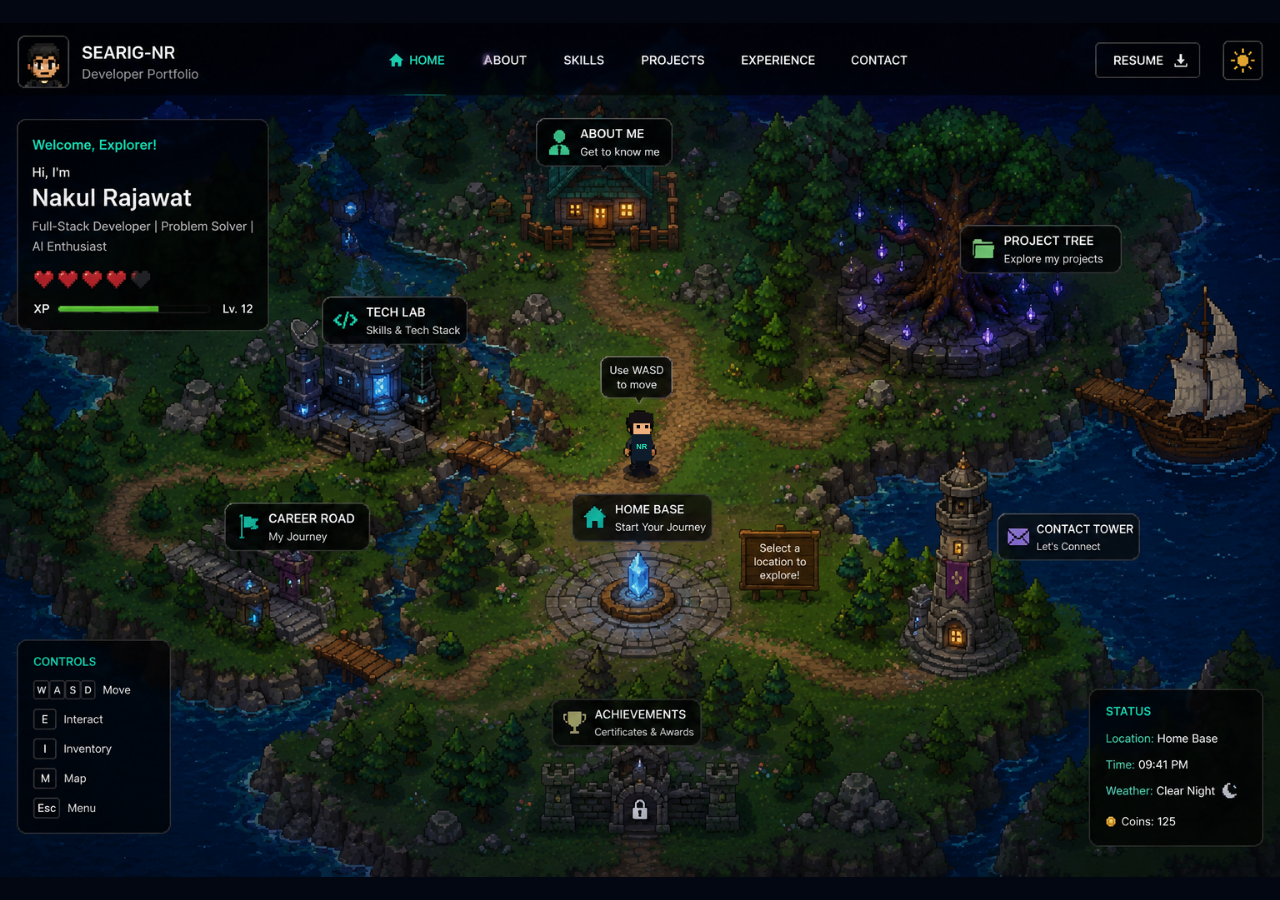
==== commit 3c7d9cc9: "Match portfolio game reference with playable overlay" ====
--- a/index.html
+++ b/index.html
@@ -3,127 +3,35 @@
   <head>
     <meta charset="utf-8">
     <meta name="viewport" content="width=device-width, initial-scale=1">
-    <title>SEARIG-NR | Playable Portfolio World</title>
+    <title>SEARIG-NR | Playable Portfolio Game</title>
     <meta
       name="description"
-      content="A playable portfolio world for Nakul Rajawat, also known as SEARIG-NR. Explore projects, skills, journey, contact, and resume through an interactive map."
+      content="Playable SEARIG-NR developer portfolio with an isometric game map, movement controls, clickable locations, project tree, skills lab, journey, and contact tower."
     >
-    <meta property="og:title" content="SEARIG-NR | Playable Portfolio World">
-    <meta
-      property="og:description"
-      content="Walk through a glowing portfolio island with a project tree, tech lab, developer studio, career road, and contact tower."
-    >
-    <meta name="theme-color" content="#120817">
-    <link rel="preconnect" href="https://fonts.googleapis.com">
-    <link rel="preconnect" href="https://fonts.gstatic.com" crossorigin>
-    <link href="https://fonts.googleapis.com/css2?family=Inter:wght@400;600;700;800;900&family=Permanent+Marker&display=swap" rel="stylesheet">
+    <meta property="og:title" content="SEARIG-NR | Playable Portfolio Game">
+    <meta property="og:description" content="Explore Nakul Rajawat's portfolio as a playable isometric game map.">
+    <meta name="theme-color" content="#050812">
     <link rel="stylesheet" href="styles.css">
   </head>
   <body>
-    <canvas id="world" aria-label="Playable SEARIG-NR portfolio world"></canvas>
+    <main class="game" aria-label="Playable SEARIG-NR portfolio map">
+      <img class="game__map" src="assets/portfolio-game-map.png" alt="SEARIG-NR isometric portfolio island map">
+      <canvas id="playLayer" class="game__canvas" aria-label="Playable character and interactions"></canvas>
 
-    <div id="boot" class="boot" aria-hidden="true">
-      <div class="boot__grid"></div>
-      <div class="boot__name" data-text="SEARIG-NR">SEARIG-NR</div>
-      <div class="boot__sub">Portfolio world loading</div>
-      <div class="boot__scan"></div>
-    </div>
+      <div class="game__hint is-hidden" id="hint" aria-live="polite">
+        Use <kbd>W</kbd><kbd>A</kbd><kbd>S</kbd><kbd>D</kbd> to move. Press <kbd>E</kbd> near a location.
+      </div>
 
-    <header class="topbar">
-      <a class="brand" href="#home" data-jump="spawn" aria-label="SEARIG-NR spawn point">
-        <span class="brand__avatar" aria-hidden="true"></span>
-        <span class="brand__mark">NR</span>
-        <span><strong>SEARIG-NR</strong><small>Developer Portfolio</small></span>
-      </a>
-
-      <nav class="quick-nav" aria-label="Quick mode navigation">
-        <button class="quick-nav__item is-active" type="button" data-jump="spawn">Home</button>
-        <button class="quick-nav__item" type="button" data-jump="about">About</button>
-        <button class="quick-nav__item" type="button" data-jump="skills">Skills</button>
-        <button class="quick-nav__item" type="button" data-jump="projects">Projects</button>
-        <button class="quick-nav__item" type="button" data-jump="journey">Journey</button>
-        <button class="quick-nav__item" type="button" data-jump="contact">Contact</button>
-      </nav>
-
-      <div class="topbar__actions">
-        <a class="resume-link" href="resume.html">Resume</a>
-        <button class="mode-toggle" id="modeToggle" type="button" aria-pressed="false">Play Mode</button>
-      </div>
-    </header>
-
-    <main class="hud-shell">
-      <section class="intro-panel" id="home">
-        <p class="eyebrow">Spawn / Home Base</p>
-        <h1>Hi, I'm <span>Nakul Rajawat</span></h1>
-        <p class="role">Software Developer | Full-Stack Developer | AI Enthusiast</p>
-        <div class="player-stats" aria-label="Player stats">
-          <span class="hearts" aria-label="Health">♥ ♥ ♥ ♥ ◆</span>
-          <span class="xp"><i></i></span>
-          <span>Lv. 12</span>
-        </div>
-        <p class="intro-copy">
-          Walk through my portfolio world. Visit the Project Tree, enter the Tech Lab,
-          follow my Career Road, and reach the Contact Tower.
-        </p>
-        <div class="intro-actions">
-          <button class="primary-action" id="startButton" type="button">Start Exploring</button>
-          <button class="secondary-action" type="button" data-jump="projects">Go To Project Tree</button>
-        </div>
+      <section class="modal" id="modal" aria-hidden="true" aria-live="polite">
+        <button class="modal__close" id="modalClose" type="button" aria-label="Return to world">×</button>
+        <p class="modal__eyebrow" id="modalEyebrow">Location</p>
+        <h1 id="modalTitle">Home Base</h1>
+        <p id="modalSummary"></p>
+        <div class="modal__content" id="modalContent"></div>
+        <div class="modal__actions" id="modalActions"></div>
+        <p class="modal__return"><kbd>Esc</kbd> Return to World</p>
       </section>
-
-      <aside class="location-panel" id="locationPanel" aria-live="polite">
-        <p class="eyebrow">Current Location</p>
-        <h2>Spawn / Home Base</h2>
-        <p>Visitor spawns here; sees name, developer title, and controls.</p>
-        <div class="location-panel__hint">Click a location or press <kbd>E</kbd> near one.</div>
-      </aside>
-
-      <aside class="controls-panel" aria-label="Controls">
-        <div>
-          <strong>Play Mode</strong>
-          <span><kbd>W</kbd><kbd>A</kbd><kbd>S</kbd><kbd>D</kbd> Move</span>
-          <span><kbd>E</kbd> Interact</span>
-          <span><kbd>Shift</kbd> Run</span>
-          <span><kbd>Esc</kbd> Menu</span>
-        </div>
-        <div>
-          <strong>Quick Mode</strong>
-          <span>Use the top menu to fly to any location.</span>
-        </div>
-      </aside>
-
-      <aside class="minimap" aria-label="World map">
-        <div class="minimap__ring">
-          <span class="dot dot--spawn"></span>
-          <span class="dot dot--about"></span>
-          <span class="dot dot--skills"></span>
-          <span class="dot dot--projects"></span>
-          <span class="dot dot--journey"></span>
-          <span class="dot dot--contact"></span>
-          <span class="avatar-dot" id="avatarDot"></span>
-        </div>
-      </aside>
-
-      <aside class="status-panel" aria-label="World status">
-        <p class="eyebrow">Status</p>
-        <span><strong>Location:</strong> <b id="statusLocation">Home Base</b></span>
-        <span><strong>Time:</strong> 09:41 PM</span>
-        <span><strong>Weather:</strong> Clear Night</span>
-        <span><strong>Coins:</strong> 125</span>
-      </aside>
     </main>
-
-    <section class="drawer" id="drawer" aria-live="polite" aria-hidden="true">
-      <button class="drawer__close" id="drawerClose" type="button" aria-label="Close detail panel">×</button>
-      <p class="eyebrow" id="drawerEyebrow">Project Tree</p>
-      <h2 id="drawerTitle">MLSU-LMS</h2>
-      <p id="drawerSummary"></p>
-      <div class="drawer__body" id="drawerBody"></div>
-      <div class="drawer__actions" id="drawerActions"></div>
-      <div class="drawer__hint"><kbd>ESC</kbd> Return to World</div>
-    </section>
-
-    <div class="toast" id="toast">Approach a glowing location and press E.</div>
 
     <script src="app.js"></script>
   </body>
--- a/styles.css
+++ b/styles.css
@@ -1,17 +1,13 @@
 :root {
   color-scheme: dark;
-  --bg: #100715;
-  --ink: #f8fbff;
-  --muted: #bbc3d7;
-  --panel: rgba(7, 10, 18, 0.72);
-  --panel-strong: rgba(8, 11, 20, 0.9);
-  --line: rgba(255, 255, 255, 0.16);
-  --green: #25f2b6;
-  --cyan: #2dd9ff;
-  --violet: #7252ff;
-  --pink: #ff4f9c;
-  --amber: #ffb35b;
-  --shadow: 0 24px 80px rgba(0, 0, 0, 0.48);
+  --green: #25f2c1;
+  --cyan: #2bdcff;
+  --violet: #9a71ff;
+  --pink: #f060ff;
+  --gold: #ffd35a;
+  --panel: rgba(2, 7, 13, 0.9);
+  --line: rgba(255, 255, 255, 0.22);
+  --muted: #b7c1d0;
 }
 
 * {
@@ -20,16 +16,12 @@
 
 html,
 body {
-  min-height: 100%;
+  width: 100%;
+  height: 100%;
   margin: 0;
-}
-
-body {
   overflow: hidden;
-  background:
-    radial-gradient(circle at 50% 8%, rgba(15, 56, 89, 0.45), transparent 42%),
-    linear-gradient(135deg, #03101f 0%, var(--bg) 58%, #09151e 100%);
-  color: var(--ink);
+  background: #020712;
+  color: white;
   font-family: Inter, system-ui, -apple-system, BlinkMacSystemFont, "Segoe UI", sans-serif;
   letter-spacing: 0;
 }
@@ -39,10 +31,6 @@
   font: inherit;
 }
 
-button {
-  color: inherit;
-}
-
 a {
   color: inherit;
   text-decoration: none;
@@ -50,775 +38,209 @@
 
 kbd {
   display: inline-grid;
-  min-width: 26px;
-  min-height: 24px;
+  min-width: 25px;
+  min-height: 25px;
   place-items: center;
-  border: 1px solid rgba(255, 255, 255, 0.22);
-  border-radius: 6px;
-  padding: 1px 7px;
+  border: 1px solid rgba(255, 255, 255, 0.32);
+  border-radius: 4px;
+  padding: 0 7px;
   color: #fff;
-  background: rgba(255, 255, 255, 0.1);
+  background: rgba(255, 255, 255, 0.08);
   font-size: 0.78rem;
-  font-weight: 900;
-}
-
-#world {
+  font-weight: 800;
+}
+
+.game {
   position: fixed;
   inset: 0;
+  isolation: isolate;
+  background: #020712;
+}
+
+.game__map,
+.game__canvas {
+  position: absolute;
+  inset: 0;
+  width: 100%;
+  height: 100%;
+}
+
+.game__map {
   z-index: 0;
-  display: block;
-  width: 100vw;
-  height: 100vh;
+  object-fit: contain;
+  user-select: none;
+  pointer-events: none;
+}
+
+.game__canvas {
+  z-index: 2;
   cursor: crosshair;
 }
 
-.topbar {
+.game__hint {
   position: fixed;
-  z-index: 6;
-  top: 0;
-  right: 0;
-  left: 0;
-  display: grid;
-  grid-template-columns: 1fr auto 1fr;
-  align-items: center;
-  gap: 22px;
-  padding: 16px clamp(18px, 4vw, 58px);
-  background: linear-gradient(180deg, rgba(4, 6, 12, 0.86), rgba(4, 6, 12, 0.12));
-  backdrop-filter: blur(18px);
-}
-
-.brand,
-.quick-nav,
-.topbar__actions,
-.intro-actions,
-.drawer__actions {
+  z-index: 3;
+  left: 50%;
+  bottom: 22px;
   display: flex;
   align-items: center;
-}
-
-.brand {
-  gap: 12px;
-  font-weight: 900;
-}
-
-.brand span:last-child {
-  display: grid;
-  gap: 3px;
-}
-
-.brand small {
-  color: var(--muted);
-  font-size: 0.88rem;
-  font-weight: 500;
-}
-
-.brand__avatar {
-  position: relative;
-  width: 52px;
-  height: 52px;
-  border: 1px solid rgba(255, 255, 255, 0.28);
-  border-radius: 8px;
-  background:
-    linear-gradient(90deg, transparent 18px, #21151b 18px 34px, transparent 34px),
-    linear-gradient(#3b2419 0 15px, #f1b17e 15px 30px, #152033 30px);
-  box-shadow: inset 0 0 0 5px rgba(0, 0, 0, 0.28), 0 0 24px rgba(45, 217, 255, 0.18);
-}
-
-.brand__avatar::before,
-.brand__avatar::after {
-  position: absolute;
-  top: 22px;
-  width: 5px;
-  height: 5px;
-  content: "";
-  background: #0b0e14;
-}
-
-.brand__avatar::before {
-  left: 18px;
-}
-
-.brand__avatar::after {
-  right: 18px;
-}
-
-.brand__mark {
-  display: grid;
-  width: 0;
-  height: 0;
-  overflow: hidden;
+  gap: 6px;
+  transform: translateX(-50%);
+  padding: 10px 14px;
+  border: 1px solid rgba(37, 242, 193, 0.34);
+  border-radius: 8px;
+  color: rgba(255, 255, 255, 0.92);
+  background: rgba(2, 7, 13, 0.76);
+  box-shadow: 0 0 28px rgba(37, 242, 193, 0.16);
+  backdrop-filter: blur(12px);
+  font-size: 0.9rem;
+  transition: opacity 180ms ease, transform 180ms ease;
+}
+
+.game__hint.is-hidden {
   opacity: 0;
+  transform: translate(-50%, 16px);
   pointer-events: none;
-  position: absolute;
-}
-
-.brand__mark {
-  place-items: center;
-  border-radius: 8px;
-  color: #06110f;
-  background: linear-gradient(135deg, var(--green), var(--cyan));
-  box-shadow: 0 0 30px rgba(37, 242, 182, 0.34);
-}
-
-.quick-nav {
-  gap: clamp(8px, 1.6vw, 18px);
-  justify-content: center;
-}
-
-.quick-nav__item,
-.resume-link,
-.mode-toggle,
-.primary-action,
-.secondary-action,
-.drawer__actions a,
-.drawer__actions button {
-  border: 1px solid var(--line);
-  border-radius: 8px;
-  cursor: pointer;
-  font-weight: 900;
-}
-
-.quick-nav__item {
-  position: relative;
-  border-color: transparent;
-  padding: 11px 9px;
-  color: rgba(255, 255, 255, 0.84);
-  background: transparent;
-  text-transform: uppercase;
-  font-size: 0.82rem;
-}
-
-.quick-nav__item::after {
-  position: absolute;
-  right: 12%;
-  bottom: 3px;
-  left: 12%;
-  height: 2px;
-  content: "";
-  transform: scaleX(0);
-  transform-origin: center;
-  background: linear-gradient(90deg, var(--green), var(--cyan));
-  box-shadow: 0 0 18px rgba(37, 242, 182, 0.8);
-  transition: transform 160ms ease;
-}
-
-.quick-nav__item:hover,
-.quick-nav__item.is-active {
-  color: var(--green);
-}
-
-.quick-nav__item:hover::after,
-.quick-nav__item.is-active::after {
-  transform: scaleX(1);
-}
-
-.topbar__actions {
-  justify-content: flex-end;
-  gap: 12px;
-}
-
-.resume-link,
-.mode-toggle {
-  min-height: 42px;
-  padding: 0 18px;
-  background: rgba(10, 14, 26, 0.72);
-}
-
-.mode-toggle {
-  border-color: rgba(37, 242, 182, 0.42);
-  color: var(--green);
-}
-
-.hud-shell {
-  position: relative;
-  z-index: 2;
-  min-height: 100vh;
-  pointer-events: none;
-}
-
-.intro-panel,
-.location-panel,
-.controls-panel,
-.minimap,
-.drawer,
-.toast {
-  pointer-events: auto;
-}
-
-.intro-panel {
+}
+
+.modal {
   position: fixed;
-  top: 116px;
-  left: clamp(18px, 5vw, 78px);
-  width: min(350px, calc(100vw - 36px));
-  padding: 20px 20px;
-  border: 1px solid var(--line);
-  border-radius: 8px;
-  background: rgba(5, 8, 14, 0.72);
-  box-shadow: var(--shadow);
-  backdrop-filter: blur(14px);
-  transition: opacity 220ms ease, transform 220ms ease;
-}
-
-.intro-panel.is-minimized {
-  opacity: 0;
-  transform: translateY(-20px);
-  pointer-events: none;
-}
-
-.eyebrow {
-  margin: 0 0 11px;
-  color: var(--green);
-  font-size: 0.78rem;
-  font-weight: 900;
-  text-transform: uppercase;
-}
-
-.intro-panel h1 {
-  margin: 0;
-  font-size: clamp(1.95rem, 3.3vw, 2.55rem);
-  font-weight: 900;
-  line-height: 1.05;
-}
-
-.intro-panel h1 span {
-  color: transparent;
-  background: linear-gradient(90deg, #fff 0%, var(--green) 38%, var(--cyan) 100%);
-  background-clip: text;
-}
-
-.role {
-  margin: 12px 0 0;
-  color: var(--muted);
-  font-size: 1rem;
-  font-weight: 600;
-  line-height: 1.55;
-}
-
-.intro-copy {
-  max-width: 340px;
-  margin: 12px 0;
-  color: var(--muted);
-  font-size: 0.95rem;
-  line-height: 1.55;
-  display: none;
-}
-
-.player-stats {
-  display: grid;
-  grid-template-columns: 1fr 1fr auto;
-  align-items: center;
-  gap: 12px;
-  margin-top: 16px;
-}
-
-.hearts {
-  color: #ff465f;
-  font-size: 1.35rem;
-  text-shadow: 0 0 10px rgba(255, 70, 95, 0.5);
-}
-
-.xp {
-  height: 8px;
-  overflow: hidden;
-  border: 1px solid rgba(255, 255, 255, 0.16);
-  border-radius: 999px;
-  background: rgba(255, 255, 255, 0.06);
-}
-
-.xp i {
-  display: block;
-  width: 72%;
-  height: 100%;
-  background: linear-gradient(90deg, #7cff5b, var(--green));
-  box-shadow: 0 0 12px rgba(124, 255, 91, 0.7);
-}
-
-.intro-actions {
-  flex-wrap: wrap;
-  gap: 10px;
-  margin-top: 16px;
-}
-
-.primary-action,
-.secondary-action {
-  min-height: 42px;
-  padding: 0 16px;
-  font-size: 0.88rem;
-}
-
-.primary-action {
-  border-color: rgba(37, 242, 182, 0.82);
-  color: #06110f;
-  background: linear-gradient(135deg, var(--green), var(--cyan));
-  box-shadow: 0 0 34px rgba(37, 242, 182, 0.32);
-}
-
-.secondary-action {
-  background: rgba(10, 14, 26, 0.74);
-}
-
-.location-panel {
-  position: fixed;
-  right: min(320px, 26vw);
-  bottom: 28px;
-  width: min(310px, calc(100vw - 36px));
-  padding: 18px;
-  border: 1px solid var(--line);
-  border-radius: 8px;
-  background: var(--panel);
-  box-shadow: var(--shadow);
-  backdrop-filter: blur(18px);
-}
-
-.location-panel h2 {
-  margin: 0 0 10px;
-  font-size: 1.3rem;
-}
-
-.location-panel p {
-  margin: 0;
-  color: var(--muted);
-  line-height: 1.6;
-}
-
-.location-panel__hint {
-  margin-top: 12px;
-  color: rgba(255, 255, 255, 0.72);
-  font-size: 0.86rem;
-}
-
-.controls-panel {
-  position: fixed;
-  left: clamp(18px, 3vw, 42px);
-  bottom: 28px;
-  display: grid;
-  gap: 10px;
-  width: min(220px, calc(100vw - 36px));
-}
-
-.controls-panel div {
-  display: grid;
-  gap: 11px;
-  padding: 18px;
-  border: 1px solid var(--line);
-  border-radius: 8px;
-  background: rgba(7, 10, 18, 0.58);
-  backdrop-filter: blur(18px);
-}
-
-.controls-panel div:last-child {
-  display: none;
-}
-
-.controls-panel strong {
-  color: #fff;
-}
-
-.controls-panel span {
-  display: flex;
-  align-items: center;
-  gap: 7px;
-  color: var(--muted);
-  font-size: 0.86rem;
-}
-
-.minimap {
-  position: fixed;
-  right: 30px;
-  top: 50%;
-  transform: translateY(-50%);
-}
-
-.status-panel {
-  position: fixed;
-  right: 28px;
-  bottom: 28px;
-  display: grid;
-  gap: 14px;
-  width: min(270px, calc(100vw - 36px));
-  padding: 20px;
-  border: 1px solid var(--line);
-  border-radius: 8px;
-  background: rgba(5, 8, 14, 0.72);
-  box-shadow: var(--shadow);
-  backdrop-filter: blur(14px);
-}
-
-.status-panel span {
-  color: var(--muted);
-  font-size: 0.95rem;
-}
-
-.status-panel strong {
-  color: var(--green);
-  font-weight: 700;
-}
-
-.status-panel b {
-  color: #fff;
-}
-
-.minimap__ring {
-  position: relative;
-  width: 138px;
-  height: 138px;
-  border: 2px solid rgba(255, 255, 255, 0.24);
-  border-radius: 50%;
-  background:
-    radial-gradient(circle at 50% 50%, rgba(37, 242, 182, 0.24), transparent 34%),
-    rgba(5, 8, 16, 0.62);
-  box-shadow: var(--shadow);
-}
-
-.dot,
-.avatar-dot {
-  position: absolute;
-  display: block;
-  border-radius: 50%;
-}
-
-.dot {
-  width: 7px;
-  height: 7px;
-  background: var(--green);
-  box-shadow: 0 0 12px var(--green);
-}
-
-.dot--spawn { left: 48%; top: 52%; }
-.dot--about { left: 27%; top: 28%; }
-.dot--skills { left: 62%; top: 25%; }
-.dot--projects { left: 45%; top: 10%; }
-.dot--journey { left: 20%; top: 70%; }
-.dot--contact { left: 75%; top: 68%; }
-
-.avatar-dot {
-  width: 12px;
-  height: 12px;
-  transform: translate(-50%, -50%);
-  background: #fff;
-  box-shadow: 0 0 16px #fff;
-}
-
-.drawer {
-  position: fixed;
-  z-index: 8;
+  z-index: 4;
   top: 50%;
   left: 50%;
-  width: min(820px, calc(100vw - 34px));
-  max-height: min(720px, calc(100vh - 80px));
+  width: min(820px, calc(100vw - 36px));
+  max-height: min(720px, calc(100vh - 56px));
   overflow: auto;
   transform: translate(-50%, -50%) scale(0.96);
   visibility: hidden;
   opacity: 0;
   padding: 32px;
-  border: 1px solid rgba(37, 242, 182, 0.34);
-  border-radius: 8px;
+  border: 1px solid rgba(37, 242, 193, 0.42);
+  border-radius: 10px;
   background:
-    linear-gradient(135deg, rgba(37, 242, 182, 0.09), transparent 45%),
-    rgba(6, 9, 17, 0.94);
-  box-shadow: 0 0 0 999px rgba(0, 0, 0, 0.54), 0 24px 90px rgba(0, 0, 0, 0.56);
-  backdrop-filter: blur(22px);
-  transition: opacity 180ms ease, transform 180ms ease, visibility 180ms ease;
-}
-
-.drawer.is-open {
+    linear-gradient(135deg, rgba(37, 242, 193, 0.12), transparent 46%),
+    rgba(2, 7, 13, 0.94);
+  box-shadow: 0 0 0 999px rgba(0, 0, 0, 0.56), 0 0 60px rgba(37, 242, 193, 0.18);
+  backdrop-filter: blur(18px);
+  transition: opacity 160ms ease, transform 160ms ease, visibility 160ms ease;
+}
+
+.modal.is-open {
   visibility: visible;
   opacity: 1;
   transform: translate(-50%, -50%) scale(1);
 }
 
-.drawer__close {
+.modal__close {
   position: absolute;
   top: 14px;
   right: 14px;
   width: 42px;
   height: 42px;
   border: 1px solid var(--line);
-  border-radius: 50%;
-  color: #fff;
+  border-radius: 8px;
+  color: white;
   background: rgba(255, 255, 255, 0.08);
   cursor: pointer;
-  font-size: 1.5rem;
-}
-
-.drawer h2 {
+  font-size: 1.4rem;
+  font-weight: 800;
+}
+
+.modal__eyebrow {
+  margin: 0 0 10px;
+  color: var(--green);
+  font-size: 0.78rem;
+  font-weight: 900;
+  text-transform: uppercase;
+}
+
+.modal h1 {
   margin: 0 0 12px;
-  font-size: clamp(2rem, 5vw, 4rem);
+  font-size: clamp(2rem, 5vw, 4.2rem);
   line-height: 1;
 }
 
-.drawer p {
+.modal p {
   color: var(--muted);
   line-height: 1.7;
 }
 
-.drawer__body {
-  display: grid;
-  gap: 18px;
-  margin-top: 22px;
-}
-
-.detail-grid {
+.modal__content {
   display: grid;
   grid-template-columns: repeat(2, minmax(0, 1fr));
-  gap: 16px;
-}
-
-.detail-card {
-  min-height: 120px;
+  gap: 14px;
+  margin-top: 22px;
+}
+
+.info-card {
+  min-height: 118px;
   padding: 18px;
   border: 1px solid var(--line);
   border-radius: 8px;
   background: rgba(255, 255, 255, 0.07);
 }
 
-.detail-card strong {
+.info-card strong {
   display: block;
   margin-bottom: 10px;
 }
 
-.detail-card span,
-.detail-card li {
+.info-card span,
+.info-card li {
   color: var(--muted);
   line-height: 1.6;
 }
 
-.drawer__actions {
+.modal__actions {
+  display: flex;
   flex-wrap: wrap;
   gap: 12px;
-  margin-top: 26px;
-}
-
-.drawer__actions a,
-.drawer__actions button {
+  margin-top: 24px;
+}
+
+.modal__actions a,
+.modal__actions button {
+  display: inline-flex;
   min-height: 46px;
+  align-items: center;
+  border: 1px solid rgba(37, 242, 193, 0.54);
+  border-radius: 8px;
   padding: 0 18px;
+  color: var(--green);
   background: rgba(255, 255, 255, 0.08);
-}
-
-.drawer__actions a:first-child,
-.drawer__actions button:first-child {
-  border-color: rgba(37, 242, 182, 0.72);
-  color: var(--green);
-}
-
-.drawer__hint {
-  margin-top: 22px;
-  color: rgba(255, 255, 255, 0.72);
+  cursor: pointer;
+  font-weight: 900;
+}
+
+.modal__return {
+  margin: 22px 0 0;
   font-size: 0.9rem;
 }
 
-.toast {
-  position: fixed;
-  z-index: 7;
-  left: 50%;
-  bottom: 26px;
-  transform: translate(-50%, 20px);
-  visibility: hidden;
-  opacity: 0;
-  padding: 12px 18px;
-  border: 1px solid var(--line);
-  border-radius: 999px;
-  color: #fff;
-  background: rgba(7, 10, 18, 0.82);
-  box-shadow: var(--shadow);
-  transition: opacity 180ms ease, transform 180ms ease, visibility 180ms ease;
-}
-
-.toast.is-visible {
-  visibility: visible;
-  opacity: 1;
-  transform: translate(-50%, 0);
-}
-
-.boot {
-  position: fixed;
-  z-index: 20;
-  inset: 0;
-  display: grid;
-  place-items: center;
-  overflow: hidden;
-  background: #100715;
-  transition: opacity 650ms ease, visibility 650ms ease;
-}
-
-.boot.is-hidden {
-  visibility: hidden;
-  opacity: 0;
-}
-
-.boot__grid {
-  position: absolute;
-  inset: -24%;
-  background-image:
-    linear-gradient(rgba(154, 67, 255, 0.32) 1px, transparent 1px),
-    linear-gradient(90deg, rgba(154, 67, 255, 0.32) 1px, transparent 1px);
-  background-size: 54px 54px;
-  transform: perspective(560px) rotateX(62deg) translateY(20%);
-  animation: bootGrid 2s linear infinite;
-}
-
-.boot__name {
-  position: relative;
-  color: #5f5cff;
-  font-size: clamp(3rem, 12vw, 12rem);
-  font-weight: 900;
-  text-shadow:
-    0 15px 0 #251eb0,
-    0 28px 40px rgba(0, 0, 0, 0.72),
-    0 0 46px rgba(95, 92, 255, 0.74);
-  transform: perspective(920px) rotateX(58deg) rotateZ(-6deg);
-  animation: bootLogo 820ms infinite alternate;
-}
-
-.boot__name::before,
-.boot__name::after {
-  position: absolute;
-  inset: 0;
-  content: attr(data-text);
-  mix-blend-mode: screen;
-}
-
-.boot__name::before {
-  color: var(--pink);
-  transform: translate(-12px, 5px);
-  clip-path: polygon(0 0, 100% 0, 100% 44%, 0 58%);
-  animation: glitchA 720ms infinite steps(2);
-}
-
-.boot__name::after {
-  color: var(--cyan);
-  transform: translate(10px, -6px);
-  clip-path: polygon(0 48%, 100% 35%, 100% 100%, 0 100%);
-  animation: glitchB 880ms infinite steps(2);
-}
-
-.boot__sub {
-  position: absolute;
-  bottom: 16%;
-  color: rgba(255, 255, 255, 0.72);
-  font-weight: 800;
-  text-transform: uppercase;
-}
-
-.boot__scan {
-  position: absolute;
-  inset: 0;
-  background: linear-gradient(180deg, transparent, rgba(255, 255, 255, 0.08), transparent);
-  transform: translateY(-100%);
-  animation: scan 1.8s ease-in-out infinite;
-}
-
-@keyframes bootGrid {
-  to { background-position: 54px 54px; }
-}
-
-@keyframes bootLogo {
-  from { transform: perspective(920px) rotateX(58deg) rotateZ(-7deg) skewX(-3deg); }
-  to { transform: perspective(920px) rotateX(58deg) rotateZ(-4deg) skewX(4deg); }
-}
-
-@keyframes glitchA {
-  0%, 100% { transform: translate(-12px, 5px); }
-  50% { transform: translate(18px, -8px); }
-}
-
-@keyframes glitchB {
-  0%, 100% { transform: translate(10px, -6px); }
-  50% { transform: translate(-16px, 8px); }
-}
-
-@keyframes scan {
-  0% { transform: translateY(-100%); }
-  55%, 100% { transform: translateY(100%); }
-}
-
-@media (max-width: 1120px) {
-  .topbar {
-    grid-template-columns: 1fr auto;
-  }
-
-  .quick-nav {
-    position: fixed;
-    top: 78px;
-    right: 18px;
-    left: 18px;
-    display: grid;
-    grid-template-columns: repeat(3, minmax(0, 1fr));
-    padding: 8px;
-    border: 1px solid var(--line);
-    border-radius: 8px;
-    background: rgba(5, 8, 16, 0.76);
-  }
-
-  .intro-panel {
-    top: 156px;
-  }
-}
-
 @media (max-width: 760px) {
-  body {
-    overflow: auto;
-  }
-
-  .topbar {
+  .game__map {
+    object-position: center;
+  }
+
+  .game__hint {
+    right: 12px;
+    bottom: 12px;
+    left: 12px;
+    justify-content: center;
+    transform: none;
+    flex-wrap: wrap;
+    font-size: 0.78rem;
+  }
+
+  .game__hint.is-hidden {
+    transform: translateY(16px);
+  }
+
+  .modal {
+    padding: 24px 18px;
+  }
+
+  .modal__content {
     grid-template-columns: 1fr;
-    padding: 12px 16px;
-  }
-
-  .brand span:last-child,
-  .brand__avatar,
-  .resume-link {
-    display: none;
-  }
-
-  .topbar__actions {
-    position: absolute;
-    top: 12px;
-    right: 16px;
-  }
-
-  .mode-toggle {
-    min-height: 40px;
-    padding: 0 12px;
-    font-size: 0.82rem;
-  }
-
-  .quick-nav {
-    top: 68px;
-    grid-template-columns: repeat(2, minmax(0, 1fr));
-    font-size: 0.78rem;
-  }
-
-  .intro-panel {
-    top: 174px;
-    left: 16px;
-    width: calc(100vw - 32px);
-  }
-
-  .intro-panel h1 {
-    font-size: clamp(2.55rem, 14vw, 4.2rem);
-  }
-
-  .location-panel {
-    right: 14px;
-    bottom: 18px;
-    left: 14px;
-    width: auto;
-    padding: 16px;
-  }
-
-  .controls-panel,
-  .status-panel,
-  .minimap {
-    display: none;
-  }
-
-  .drawer {
-    padding: 24px 18px;
-  }
-
-  .detail-grid {
-    grid-template-columns: 1fr;
-  }
-}
+  }
+}
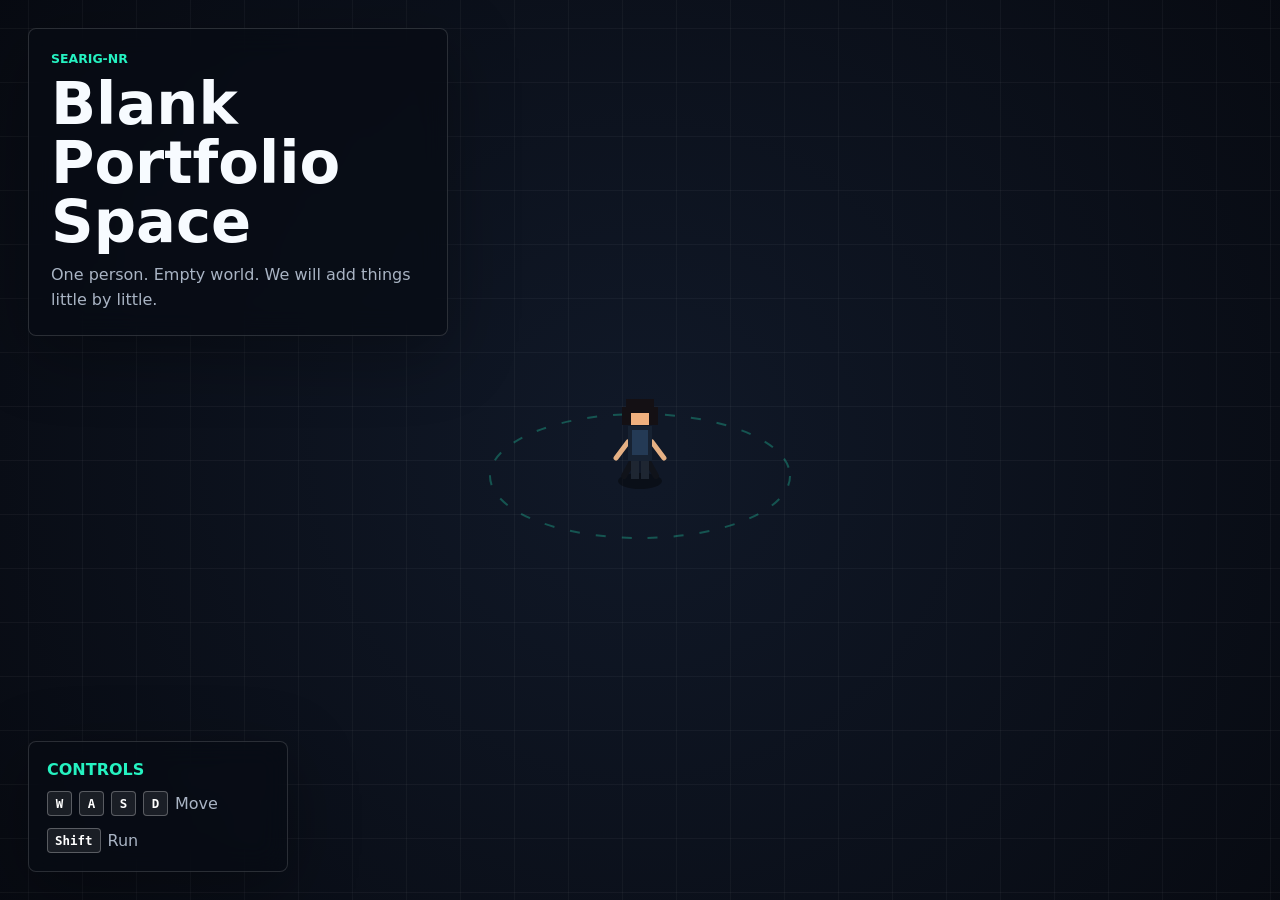
==== commit 0255f283: "Reset portfolio to blank playable space" ====
--- a/index.html
+++ b/index.html
@@ -3,34 +3,29 @@
   <head>
     <meta charset="utf-8">
     <meta name="viewport" content="width=device-width, initial-scale=1">
-    <title>SEARIG-NR | Playable Portfolio Game</title>
+    <title>SEARIG-NR | Portfolio Space</title>
     <meta
       name="description"
-      content="Playable SEARIG-NR developer portfolio with an isometric game map, movement controls, clickable locations, project tree, skills lab, journey, and contact tower."
+      content="A clean playable portfolio space for SEARIG-NR. We will add portfolio locations step by step."
     >
-    <meta property="og:title" content="SEARIG-NR | Playable Portfolio Game">
-    <meta property="og:description" content="Explore Nakul Rajawat's portfolio as a playable isometric game map.">
-    <meta name="theme-color" content="#050812">
+    <meta name="theme-color" content="#080b12">
     <link rel="stylesheet" href="styles.css">
   </head>
   <body>
-    <main class="game" aria-label="Playable SEARIG-NR portfolio map">
-      <img class="game__map" src="assets/portfolio-game-map.png" alt="SEARIG-NR isometric portfolio island map">
-      <canvas id="playLayer" class="game__canvas" aria-label="Playable character and interactions"></canvas>
+    <main class="space" aria-label="Blank playable portfolio space">
+      <canvas id="spaceCanvas" aria-label="Empty portfolio space with playable person"></canvas>
 
-      <div class="game__hint is-hidden" id="hint" aria-live="polite">
-        Use <kbd>W</kbd><kbd>A</kbd><kbd>S</kbd><kbd>D</kbd> to move. Press <kbd>E</kbd> near a location.
-      </div>
+      <section class="intro" aria-label="Portfolio setup">
+        <p>SEARIG-NR</p>
+        <h1>Blank Portfolio Space</h1>
+        <span>One person. Empty world. We will add things little by little.</span>
+      </section>
 
-      <section class="modal" id="modal" aria-hidden="true" aria-live="polite">
-        <button class="modal__close" id="modalClose" type="button" aria-label="Return to world">×</button>
-        <p class="modal__eyebrow" id="modalEyebrow">Location</p>
-        <h1 id="modalTitle">Home Base</h1>
-        <p id="modalSummary"></p>
-        <div class="modal__content" id="modalContent"></div>
-        <div class="modal__actions" id="modalActions"></div>
-        <p class="modal__return"><kbd>Esc</kbd> Return to World</p>
-      </section>
+      <aside class="controls" aria-label="Controls">
+        <strong>Controls</strong>
+        <span><kbd>W</kbd><kbd>A</kbd><kbd>S</kbd><kbd>D</kbd> Move</span>
+        <span><kbd>Shift</kbd> Run</span>
+      </aside>
     </main>
 
     <script src="app.js"></script>
--- a/styles.css
+++ b/styles.css
@@ -1,13 +1,11 @@
 :root {
   color-scheme: dark;
+  --bg: #080b12;
+  --panel: rgba(8, 12, 20, 0.72);
+  --line: rgba(255, 255, 255, 0.14);
+  --text: #f7fbff;
+  --muted: #a9b4c4;
   --green: #25f2c1;
-  --cyan: #2bdcff;
-  --violet: #9a71ff;
-  --pink: #f060ff;
-  --gold: #ffd35a;
-  --panel: rgba(2, 7, 13, 0.9);
-  --line: rgba(255, 255, 255, 0.22);
-  --muted: #b7c1d0;
 }
 
 * {
@@ -20,20 +18,17 @@
   height: 100%;
   margin: 0;
   overflow: hidden;
-  background: #020712;
-  color: white;
+  background: var(--bg);
+  color: var(--text);
   font-family: Inter, system-ui, -apple-system, BlinkMacSystemFont, "Segoe UI", sans-serif;
-  letter-spacing: 0;
 }
 
-button,
-a {
-  font: inherit;
-}
-
-a {
-  color: inherit;
-  text-decoration: none;
+canvas {
+  position: fixed;
+  inset: 0;
+  width: 100vw;
+  height: 100vh;
+  display: block;
 }
 
 kbd {
@@ -41,206 +36,89 @@
   min-width: 25px;
   min-height: 25px;
   place-items: center;
-  border: 1px solid rgba(255, 255, 255, 0.32);
+  border: 1px solid rgba(255, 255, 255, 0.28);
   border-radius: 4px;
   padding: 0 7px;
-  color: #fff;
   background: rgba(255, 255, 255, 0.08);
+  color: white;
   font-size: 0.78rem;
   font-weight: 800;
 }
 
-.game {
-  position: fixed;
-  inset: 0;
-  isolation: isolate;
-  background: #020712;
+.space {
+  min-height: 100vh;
 }
 
-.game__map,
-.game__canvas {
-  position: absolute;
-  inset: 0;
-  width: 100%;
-  height: 100%;
+.intro,
+.controls {
+  position: fixed;
+  z-index: 2;
+  border: 1px solid var(--line);
+  border-radius: 8px;
+  background: var(--panel);
+  backdrop-filter: blur(14px);
+  box-shadow: 0 18px 70px rgba(0, 0, 0, 0.32);
 }
 
-.game__map {
-  z-index: 0;
-  object-fit: contain;
-  user-select: none;
-  pointer-events: none;
+.intro {
+  top: 28px;
+  left: 28px;
+  width: min(420px, calc(100vw - 56px));
+  padding: 22px;
 }
 
-.game__canvas {
-  z-index: 2;
-  cursor: crosshair;
-}
-
-.game__hint {
-  position: fixed;
-  z-index: 3;
-  left: 50%;
-  bottom: 22px;
-  display: flex;
-  align-items: center;
-  gap: 6px;
-  transform: translateX(-50%);
-  padding: 10px 14px;
-  border: 1px solid rgba(37, 242, 193, 0.34);
-  border-radius: 8px;
-  color: rgba(255, 255, 255, 0.92);
-  background: rgba(2, 7, 13, 0.76);
-  box-shadow: 0 0 28px rgba(37, 242, 193, 0.16);
-  backdrop-filter: blur(12px);
-  font-size: 0.9rem;
-  transition: opacity 180ms ease, transform 180ms ease;
-}
-
-.game__hint.is-hidden {
-  opacity: 0;
-  transform: translate(-50%, 16px);
-  pointer-events: none;
-}
-
-.modal {
-  position: fixed;
-  z-index: 4;
-  top: 50%;
-  left: 50%;
-  width: min(820px, calc(100vw - 36px));
-  max-height: min(720px, calc(100vh - 56px));
-  overflow: auto;
-  transform: translate(-50%, -50%) scale(0.96);
-  visibility: hidden;
-  opacity: 0;
-  padding: 32px;
-  border: 1px solid rgba(37, 242, 193, 0.42);
-  border-radius: 10px;
-  background:
-    linear-gradient(135deg, rgba(37, 242, 193, 0.12), transparent 46%),
-    rgba(2, 7, 13, 0.94);
-  box-shadow: 0 0 0 999px rgba(0, 0, 0, 0.56), 0 0 60px rgba(37, 242, 193, 0.18);
-  backdrop-filter: blur(18px);
-  transition: opacity 160ms ease, transform 160ms ease, visibility 160ms ease;
-}
-
-.modal.is-open {
-  visibility: visible;
-  opacity: 1;
-  transform: translate(-50%, -50%) scale(1);
-}
-
-.modal__close {
-  position: absolute;
-  top: 14px;
-  right: 14px;
-  width: 42px;
-  height: 42px;
-  border: 1px solid var(--line);
-  border-radius: 8px;
-  color: white;
-  background: rgba(255, 255, 255, 0.08);
-  cursor: pointer;
-  font-size: 1.4rem;
-  font-weight: 800;
-}
-
-.modal__eyebrow {
-  margin: 0 0 10px;
+.intro p {
+  margin: 0 0 8px;
   color: var(--green);
   font-size: 0.78rem;
   font-weight: 900;
   text-transform: uppercase;
 }
 
-.modal h1 {
-  margin: 0 0 12px;
-  font-size: clamp(2rem, 5vw, 4.2rem);
+.intro h1 {
+  margin: 0 0 10px;
+  font-size: clamp(2rem, 5vw, 3.7rem);
   line-height: 1;
 }
 
-.modal p {
-  color: var(--muted);
-  line-height: 1.7;
-}
-
-.modal__content {
-  display: grid;
-  grid-template-columns: repeat(2, minmax(0, 1fr));
-  gap: 14px;
-  margin-top: 22px;
-}
-
-.info-card {
-  min-height: 118px;
-  padding: 18px;
-  border: 1px solid var(--line);
-  border-radius: 8px;
-  background: rgba(255, 255, 255, 0.07);
-}
-
-.info-card strong {
-  display: block;
-  margin-bottom: 10px;
-}
-
-.info-card span,
-.info-card li {
+.intro span {
   color: var(--muted);
   line-height: 1.6;
 }
 
-.modal__actions {
-  display: flex;
-  flex-wrap: wrap;
+.controls {
+  left: 28px;
+  bottom: 28px;
+  display: grid;
   gap: 12px;
-  margin-top: 24px;
+  width: min(260px, calc(100vw - 56px));
+  padding: 18px;
 }
 
-.modal__actions a,
-.modal__actions button {
-  display: inline-flex;
-  min-height: 46px;
-  align-items: center;
-  border: 1px solid rgba(37, 242, 193, 0.54);
-  border-radius: 8px;
-  padding: 0 18px;
+.controls strong {
   color: var(--green);
-  background: rgba(255, 255, 255, 0.08);
-  cursor: pointer;
-  font-weight: 900;
+  text-transform: uppercase;
 }
 
-.modal__return {
-  margin: 22px 0 0;
-  font-size: 0.9rem;
+.controls span {
+  display: flex;
+  align-items: center;
+  gap: 7px;
+  color: var(--muted);
 }
 
-@media (max-width: 760px) {
-  .game__map {
-    object-position: center;
+@media (max-width: 720px) {
+  .intro {
+    top: 14px;
+    left: 14px;
+    width: calc(100vw - 28px);
+    padding: 18px;
   }
 
-  .game__hint {
-    right: 12px;
-    bottom: 12px;
-    left: 12px;
-    justify-content: center;
-    transform: none;
-    flex-wrap: wrap;
-    font-size: 0.78rem;
-  }
-
-  .game__hint.is-hidden {
-    transform: translateY(16px);
-  }
-
-  .modal {
-    padding: 24px 18px;
-  }
-
-  .modal__content {
-    grid-template-columns: 1fr;
+  .controls {
+    right: 14px;
+    bottom: 14px;
+    left: 14px;
+    width: auto;
   }
 }
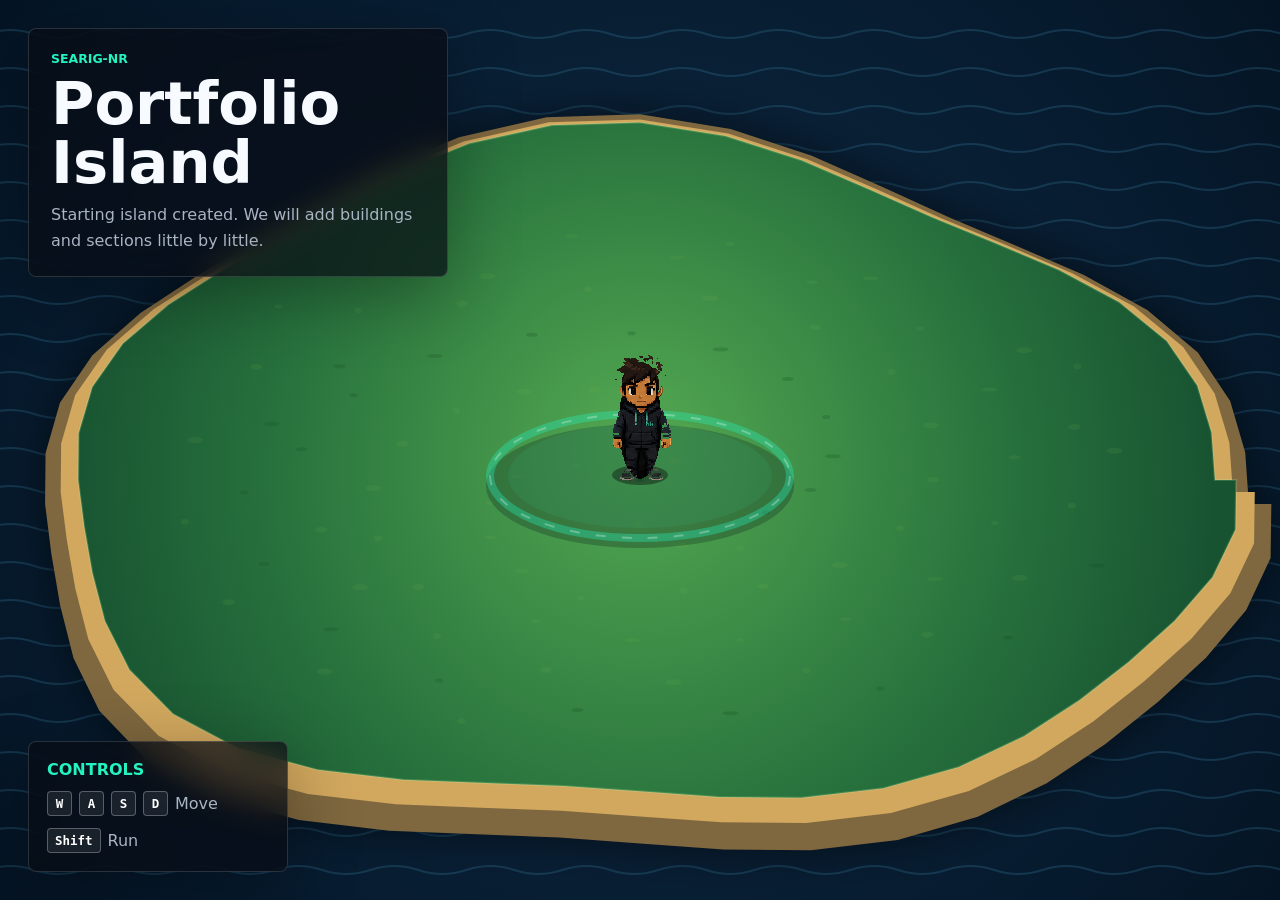
==== commit b582ae5b: "Create giant island starting area" ====
--- a/index.html
+++ b/index.html
@@ -17,8 +17,8 @@
 
       <section class="intro" aria-label="Portfolio setup">
         <p>SEARIG-NR</p>
-        <h1>Blank Portfolio Space</h1>
-        <span>One person. Empty world. We will add things little by little.</span>
+        <h1>Portfolio Island</h1>
+        <span>Starting island created. We will add buildings and sections little by little.</span>
       </section>
 
       <aside class="controls" aria-label="Controls">
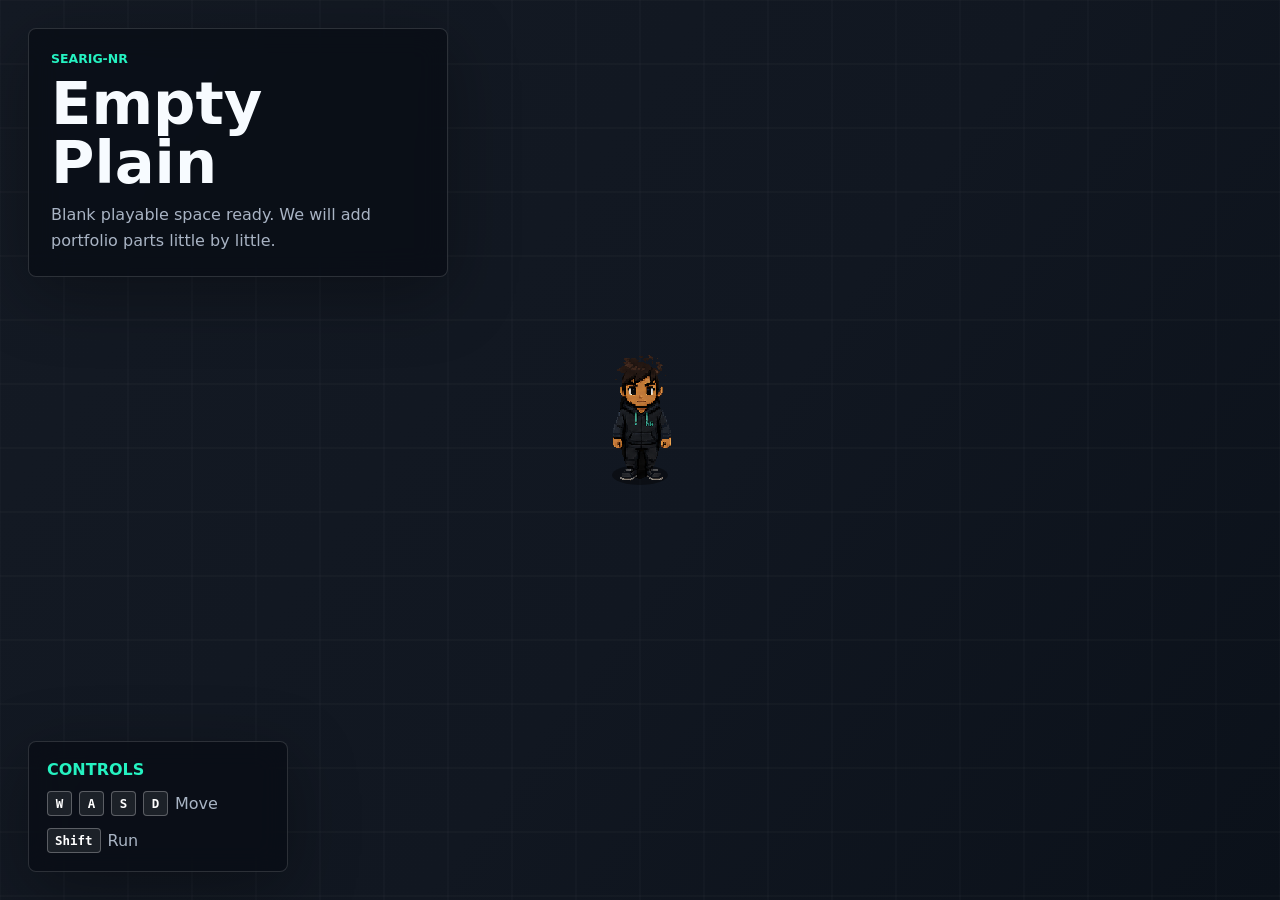
==== commit b29a6911: "Reset portfolio world to empty plain" ====
--- a/index.html
+++ b/index.html
@@ -17,8 +17,8 @@
 
       <section class="intro" aria-label="Portfolio setup">
         <p>SEARIG-NR</p>
-        <h1>Portfolio Island</h1>
-        <span>Starting island created. We will add buildings and sections little by little.</span>
+        <h1>Empty Plain</h1>
+        <span>Blank playable space ready. We will add portfolio parts little by little.</span>
       </section>
 
       <aside class="controls" aria-label="Controls">
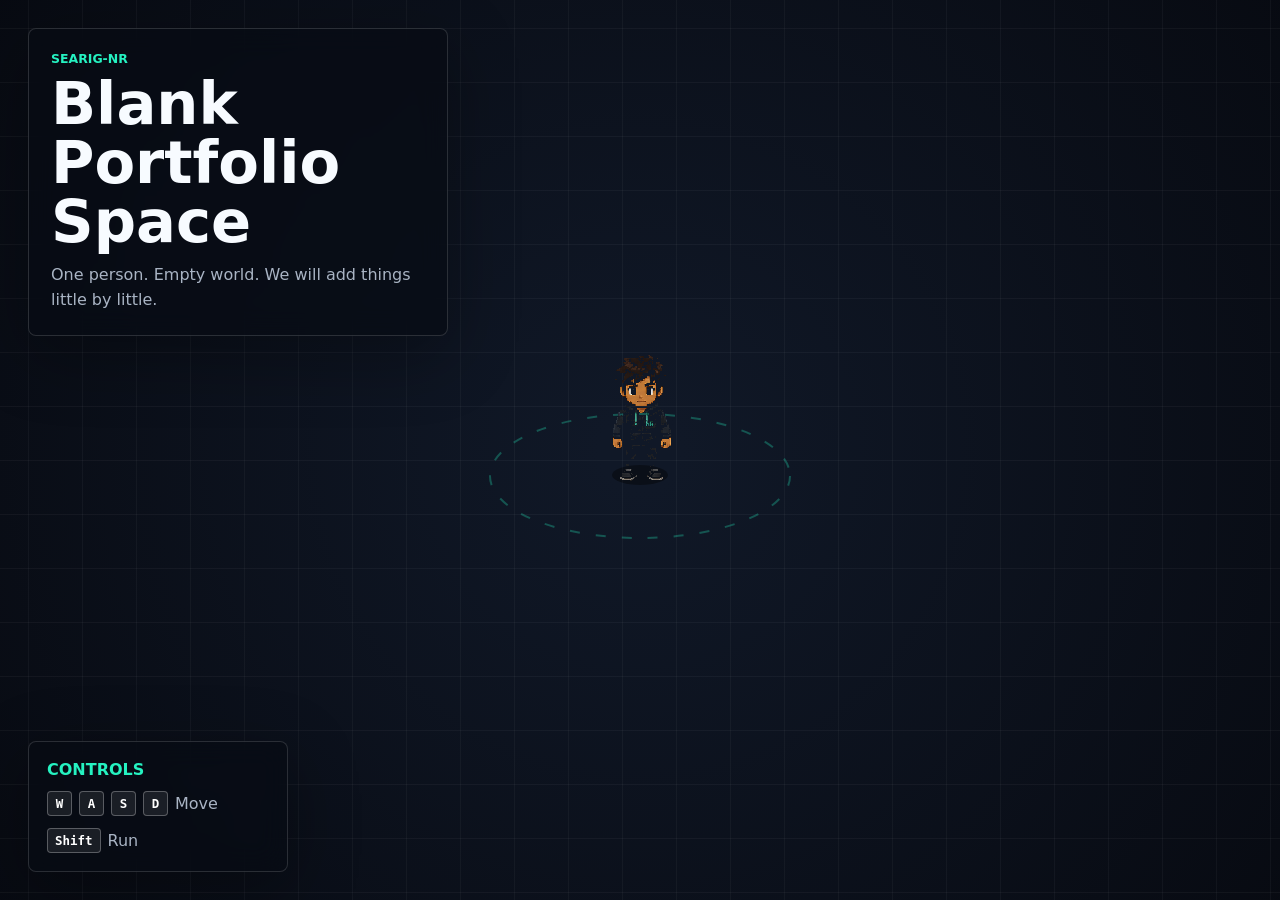
==== commit 86c041b6: "Restore pre-island portfolio scene" ====
--- a/index.html
+++ b/index.html
@@ -17,8 +17,8 @@
 
       <section class="intro" aria-label="Portfolio setup">
         <p>SEARIG-NR</p>
-        <h1>Empty Plain</h1>
-        <span>Blank playable space ready. We will add portfolio parts little by little.</span>
+        <h1>Blank Portfolio Space</h1>
+        <span>One person. Empty world. We will add things little by little.</span>
       </section>
 
       <aside class="controls" aria-label="Controls">
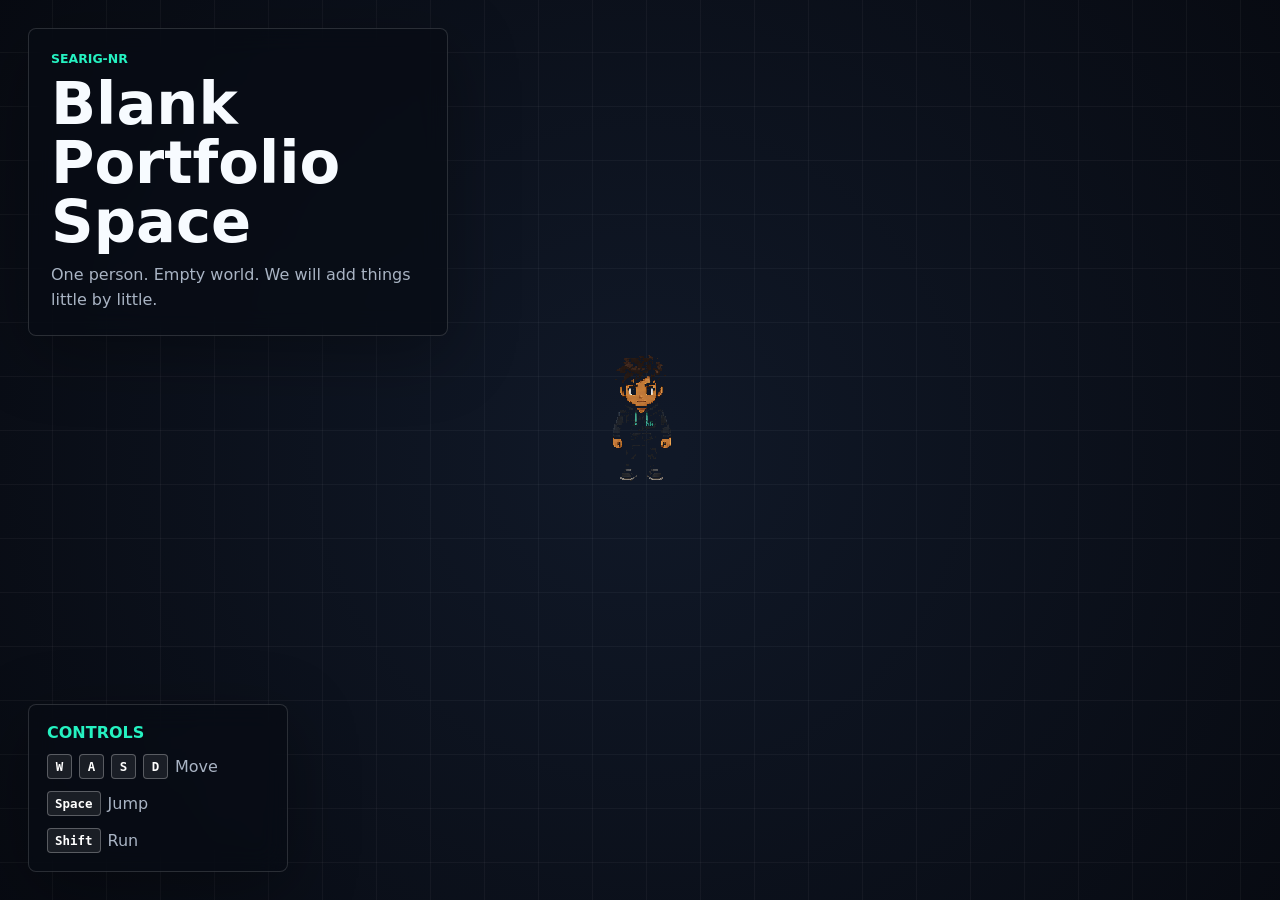
==== commit 61f62b49: "Add jump and diagonal character animations" ====
--- a/index.html
+++ b/index.html
@@ -24,6 +24,7 @@
       <aside class="controls" aria-label="Controls">
         <strong>Controls</strong>
         <span><kbd>W</kbd><kbd>A</kbd><kbd>S</kbd><kbd>D</kbd> Move</span>
+        <span><kbd>Space</kbd> Jump</span>
         <span><kbd>Shift</kbd> Run</span>
       </aside>
     </main>
